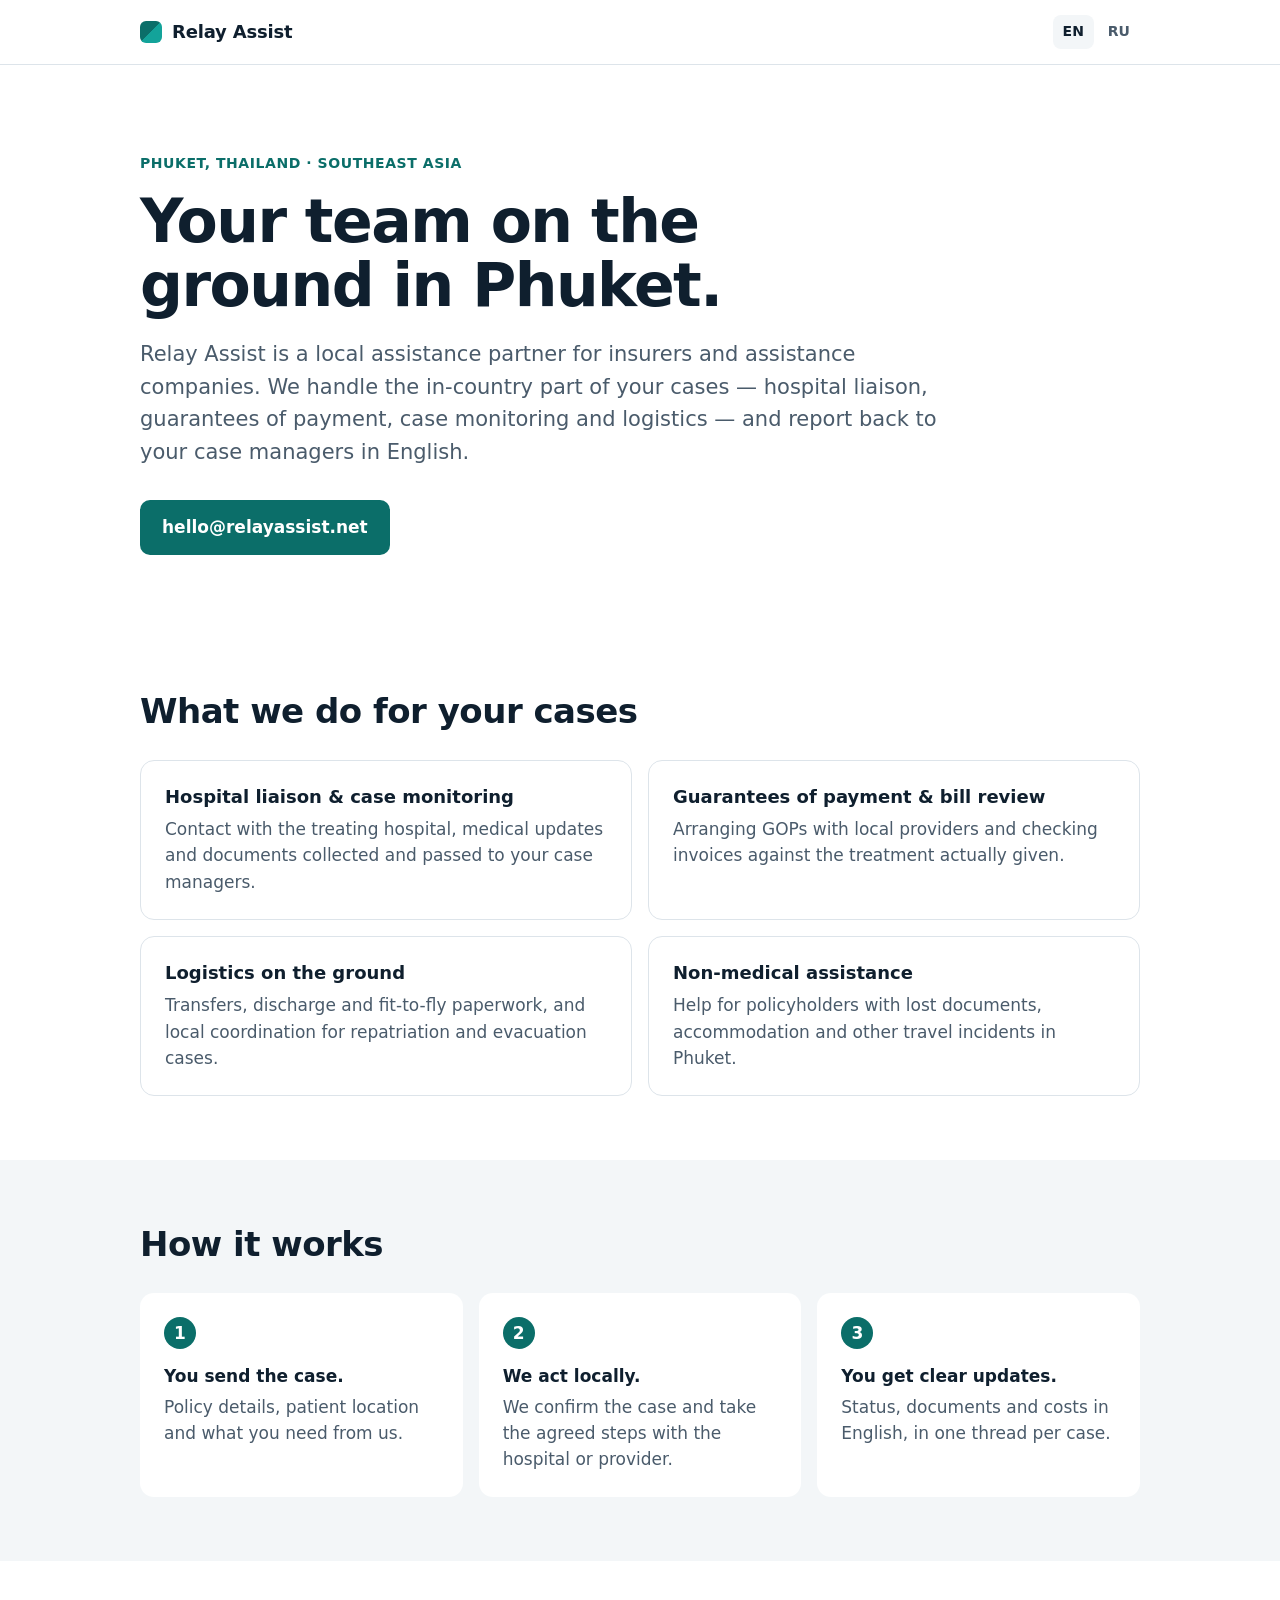
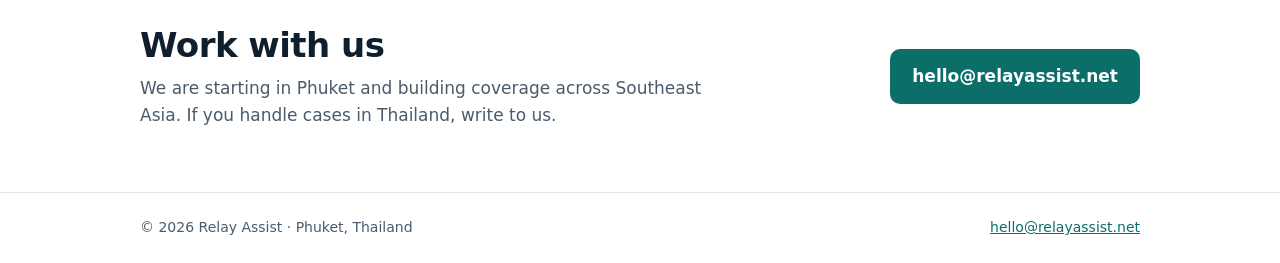
==== index.html @ ec813a7b "Relay Assist landing page (EN + RU)" ====
<!doctype html>
<html lang="en">
<head>
<meta charset="utf-8">
<meta name="viewport" content="width=device-width, initial-scale=1">
<title>Relay Assist — local assistance partner in Phuket</title>
<meta name="description" content="Relay Assist is a local assistance partner for insurers and assistance companies in Phuket, Thailand: hospital liaison, guarantees of payment, case monitoring and on-the-ground logistics.">
<link rel="canonical" href="https://relayassist.net/">
<link rel="alternate" hreflang="en" href="https://relayassist.net/">
<link rel="alternate" hreflang="ru" href="https://relayassist.net/ru/">
<link rel="alternate" hreflang="x-default" href="https://relayassist.net/">
<meta property="og:type" content="website">
<meta property="og:title" content="Relay Assist — your team on the ground in Phuket">
<meta property="og:description" content="Local assistance partner for insurers and assistance companies in Phuket, Thailand.">
<meta property="og:url" content="https://relayassist.net/">
<link rel="icon" href="/favicon.svg" type="image/svg+xml">
<link rel="stylesheet" href="/styles.css">
</head>
<body>
<header class="top">
  <div class="wrap top__row">
    <a class="logo" href="/" aria-label="Relay Assist home"><span class="logo__mark" aria-hidden="true"></span>Relay Assist</a>
    <nav class="lang" aria-label="Language"><span aria-current="true">EN</span><a href="/ru/" hreflang="ru" lang="ru">RU</a></nav>
  </div>
</header>

<main>
  <section class="hero">
    <div class="wrap">
      <p class="eyebrow">Phuket, Thailand · Southeast Asia</p>
      <h1>Your team on the ground in&nbsp;Phuket.</h1>
      <p class="lead">Relay Assist is a local assistance partner for insurers and assistance companies. We handle the in-country part of your cases — hospital liaison, guarantees of payment, case monitoring and logistics — and report back to your case managers in English.</p>
      <a class="btn" href="mailto:hello@relayassist.net?subject=Case%20%2F%20partnership%20enquiry">hello@relayassist.net</a>
    </div>
  </section>

  <section class="block">
    <div class="wrap">
      <h2>What we do for your cases</h2>
      <div class="grid">
        <article class="card">
          <h3>Hospital liaison &amp; case monitoring</h3>
          <p>Contact with the treating hospital, medical updates and documents collected and passed to your case managers.</p>
        </article>
        <article class="card">
          <h3>Guarantees of payment &amp; bill review</h3>
          <p>Arranging GOPs with local providers and checking invoices against the treatment actually given.</p>
        </article>
        <article class="card">
          <h3>Logistics on the ground</h3>
          <p>Transfers, discharge and fit-to-fly paperwork, and local coordination for repatriation and evacuation cases.</p>
        </article>
        <article class="card">
          <h3>Non-medical assistance</h3>
          <p>Help for policyholders with lost documents, accommodation and other travel incidents in Phuket.</p>
        </article>
      </div>
    </div>
  </section>

  <section class="block block--alt">
    <div class="wrap">
      <h2>How it works</h2>
      <ol class="steps">
        <li><strong>You send the case.</strong> Policy details, patient location and what you need from us.</li>
        <li><strong>We act locally.</strong> We confirm the case and take the agreed steps with the hospital or provider.</li>
        <li><strong>You get clear updates.</strong> Status, documents and costs in English, in one thread per case.</li>
      </ol>
    </div>
  </section>

  <section class="block">
    <div class="wrap contact">
      <div>
        <h2>Work with us</h2>
        <p>We are starting in Phuket and building coverage across Southeast Asia. If you handle cases in Thailand, write to us.</p>
      </div>
      <a class="btn" href="mailto:hello@relayassist.net?subject=Case%20%2F%20partnership%20enquiry">hello@relayassist.net</a>
    </div>
  </section>
</main>

<footer class="foot">
  <div class="wrap foot__row">
    <span>© 2026 Relay Assist · Phuket, Thailand</span>
    <a href="mailto:hello@relayassist.net">hello@relayassist.net</a>
  </div>
</footer>
</body>
</html>
---- styles.css ----
:root {
  --ink: #0f1f2e;
  --muted: #4a5b6b;
  --line: #dde4ea;
  --bg: #ffffff;
  --bg-alt: #f3f6f8;
  --accent: #0b6e69;
  --accent-ink: #ffffff;
  --radius: 14px;
  --font: system-ui, -apple-system, "Segoe UI", Roboto, "Helvetica Neue", Arial, sans-serif;
}

* { box-sizing: border-box; }
html { -webkit-text-size-adjust: 100%; }
body {
  margin: 0;
  font-family: var(--font);
  color: var(--ink);
  background: var(--bg);
  line-height: 1.55;
  font-size: 17px;
}
a { color: var(--accent); }
.wrap { max-width: 1040px; margin: 0 auto; padding: 0 20px; }

.top { border-bottom: 1px solid var(--line); }
.top__row { display: flex; align-items: center; justify-content: space-between; height: 64px; }
.logo { display: inline-flex; align-items: center; gap: 10px; font-weight: 700; font-size: 18px; color: var(--ink); text-decoration: none; letter-spacing: -0.01em; }
.logo__mark { width: 22px; height: 22px; border-radius: 6px; background: linear-gradient(135deg, var(--accent) 0 50%, #13a39a 50% 100%); }
.lang { display: flex; gap: 4px; font-size: 14px; font-weight: 600; }
.lang a, .lang span { padding: 6px 10px; border-radius: 8px; text-decoration: none; }
.lang a { color: var(--muted); }
.lang a:hover { background: var(--bg-alt); }
.lang span { background: var(--bg-alt); color: var(--ink); }

.hero { padding: 88px 0 72px; }
.eyebrow { margin: 0 0 14px; color: var(--accent); font-weight: 600; font-size: 14px; letter-spacing: 0.04em; text-transform: uppercase; }
h1 { margin: 0 0 20px; font-size: clamp(36px, 6vw, 60px); line-height: 1.08; letter-spacing: -0.025em; max-width: 14ch; }
.lead { margin: 0 0 32px; font-size: clamp(18px, 2.2vw, 21px); color: var(--muted); max-width: 62ch; }

.btn {
  display: inline-block;
  padding: 14px 22px;
  border-radius: 10px;
  background: var(--accent);
  color: var(--accent-ink);
  font-weight: 600;
  text-decoration: none;
  white-space: nowrap;
}
.btn:hover { filter: brightness(1.08); }
.btn:focus-visible, .lang a:focus-visible, .logo:focus-visible { outline: 3px solid #13a39a; outline-offset: 3px; }

.block { padding: 64px 0; }
.block--alt { background: var(--bg-alt); }
h2 { margin: 0 0 28px; font-size: clamp(26px, 3.4vw, 34px); letter-spacing: -0.015em; line-height: 1.2; }
h3 { margin: 0 0 8px; font-size: 18px; line-height: 1.3; }

.grid { display: grid; grid-template-columns: repeat(2, 1fr); gap: 16px; }
.card { border: 1px solid var(--line); border-radius: var(--radius); padding: 24px; background: var(--bg); }
.card p { margin: 0; color: var(--muted); }

.steps { margin: 0; padding: 0; list-style: none; counter-reset: s; display: grid; grid-template-columns: repeat(3, 1fr); gap: 16px; }
.steps li { counter-increment: s; background: var(--bg); border-radius: var(--radius); padding: 24px; color: var(--muted); }
.steps li::before { content: counter(s); display: grid; place-items: center; width: 32px; height: 32px; border-radius: 50%; background: var(--accent); color: var(--accent-ink); font-weight: 700; margin-bottom: 14px; }
.steps strong { display: block; color: var(--ink); margin-bottom: 4px; }

.contact { display: flex; align-items: center; justify-content: space-between; gap: 24px; }
.contact h2 { margin-bottom: 10px; }
.contact p { margin: 0; color: var(--muted); max-width: 56ch; }

.foot { border-top: 1px solid var(--line); padding: 24px 0; font-size: 14px; color: var(--muted); }
.foot__row { display: flex; justify-content: space-between; gap: 12px; flex-wrap: wrap; }

@media (max-width: 760px) {
  body { font-size: 16px; }
  .hero { padding: 56px 0 48px; }
  .block { padding: 48px 0; }
  .grid, .steps { grid-template-columns: 1fr; }
  .contact { flex-direction: column; align-items: flex-start; }
  .wrap { padding: 0 16px; }
}
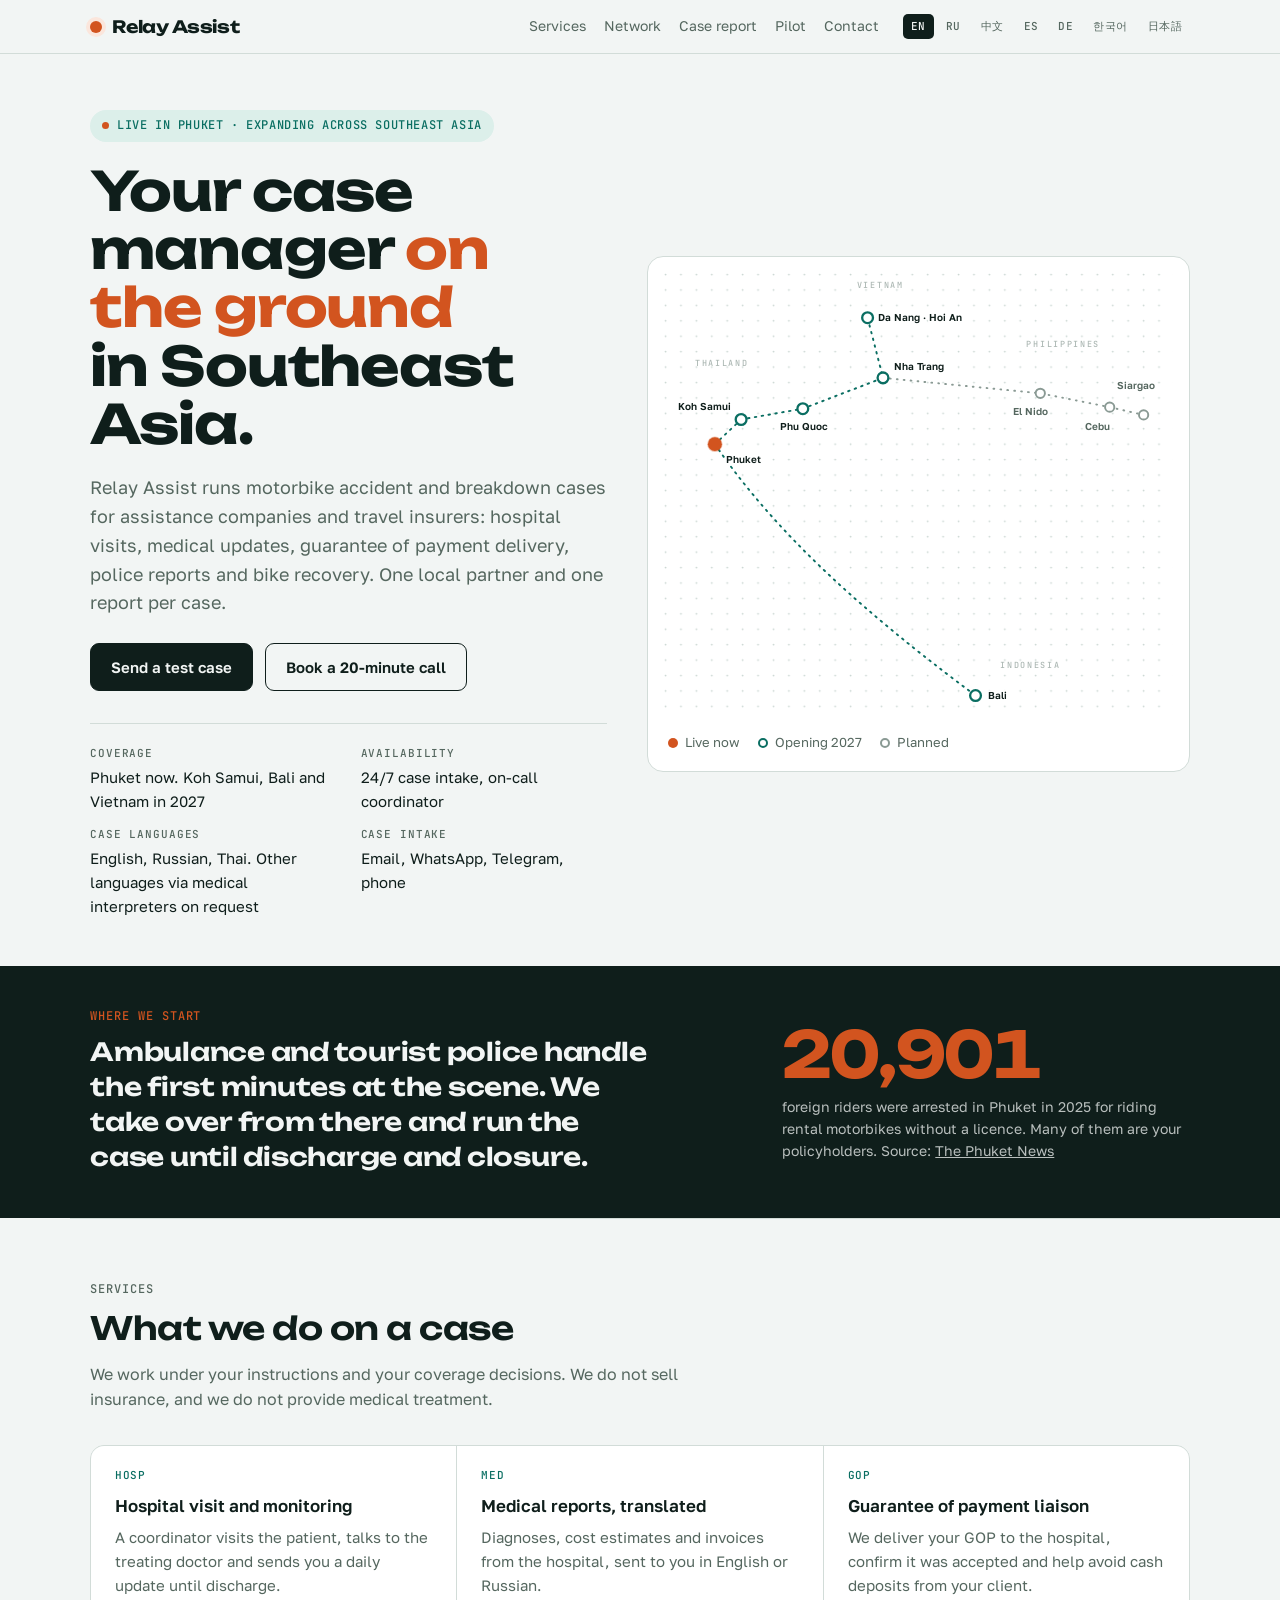
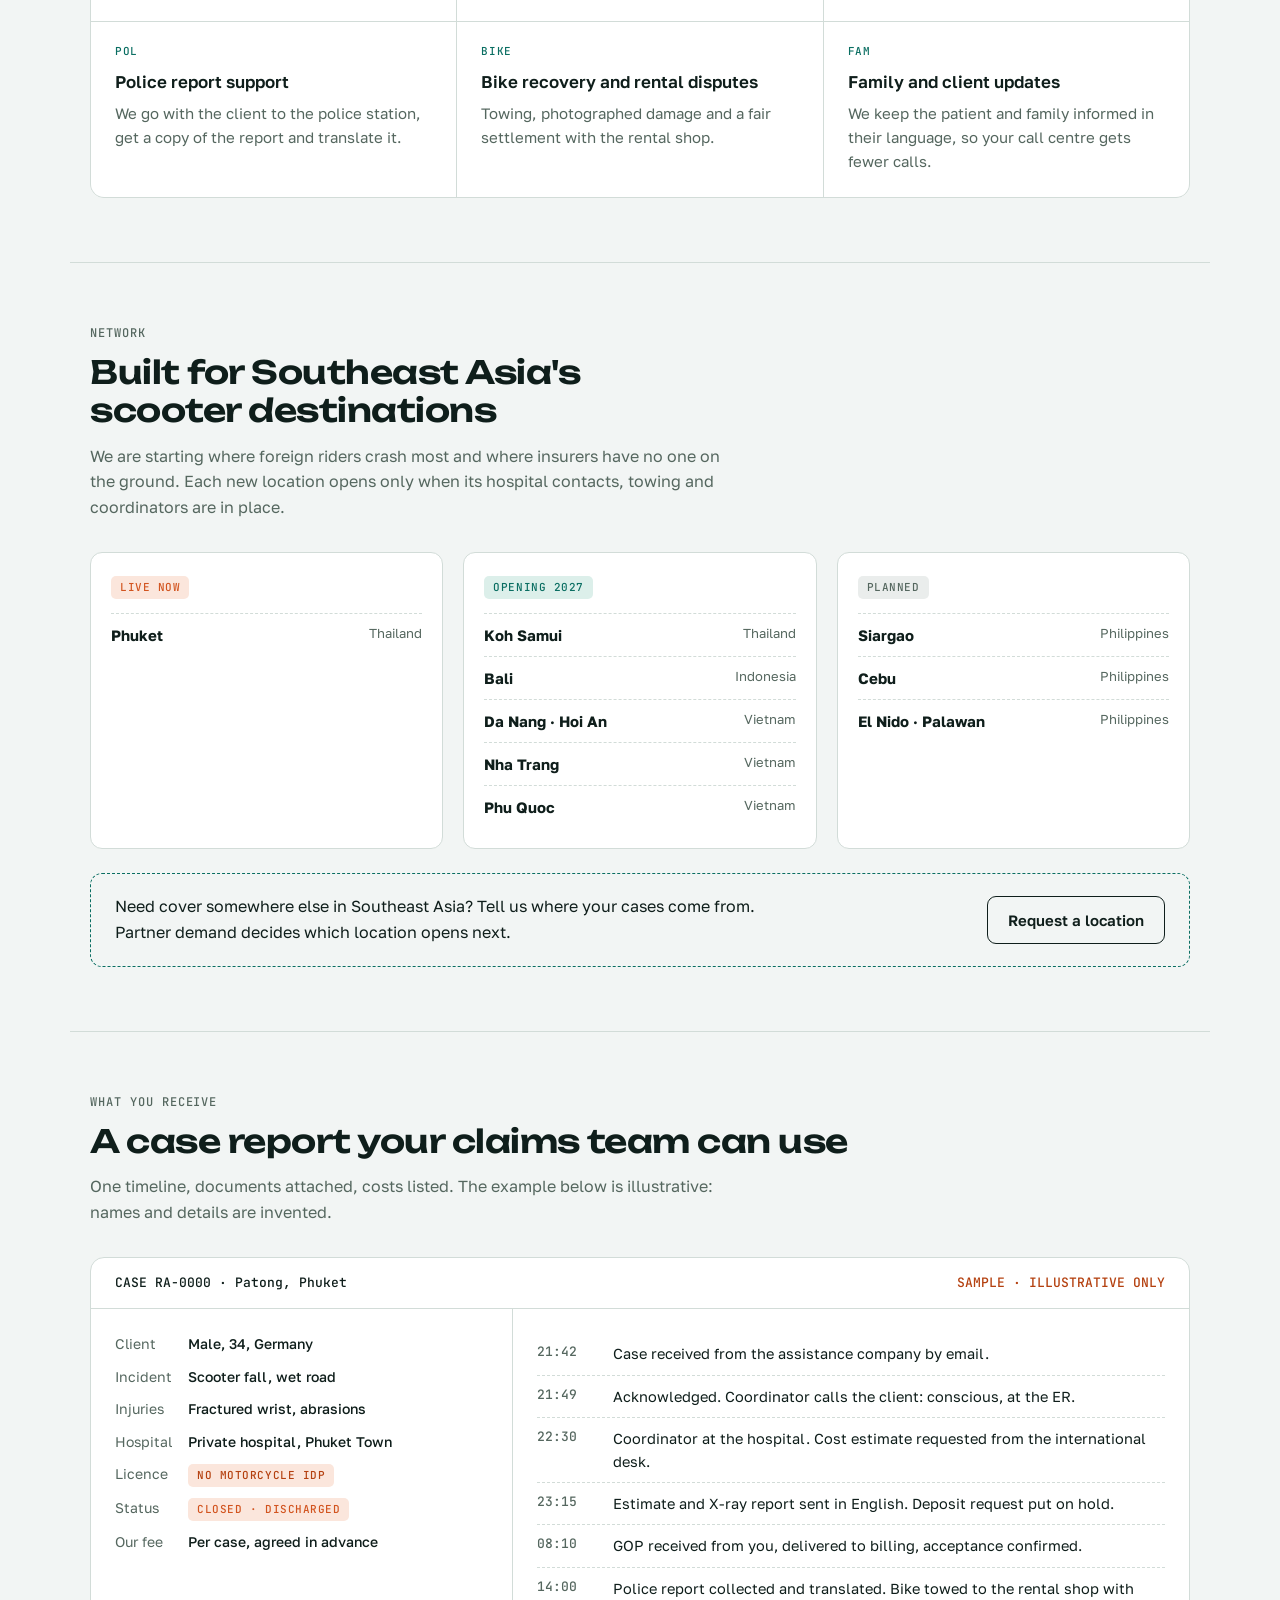
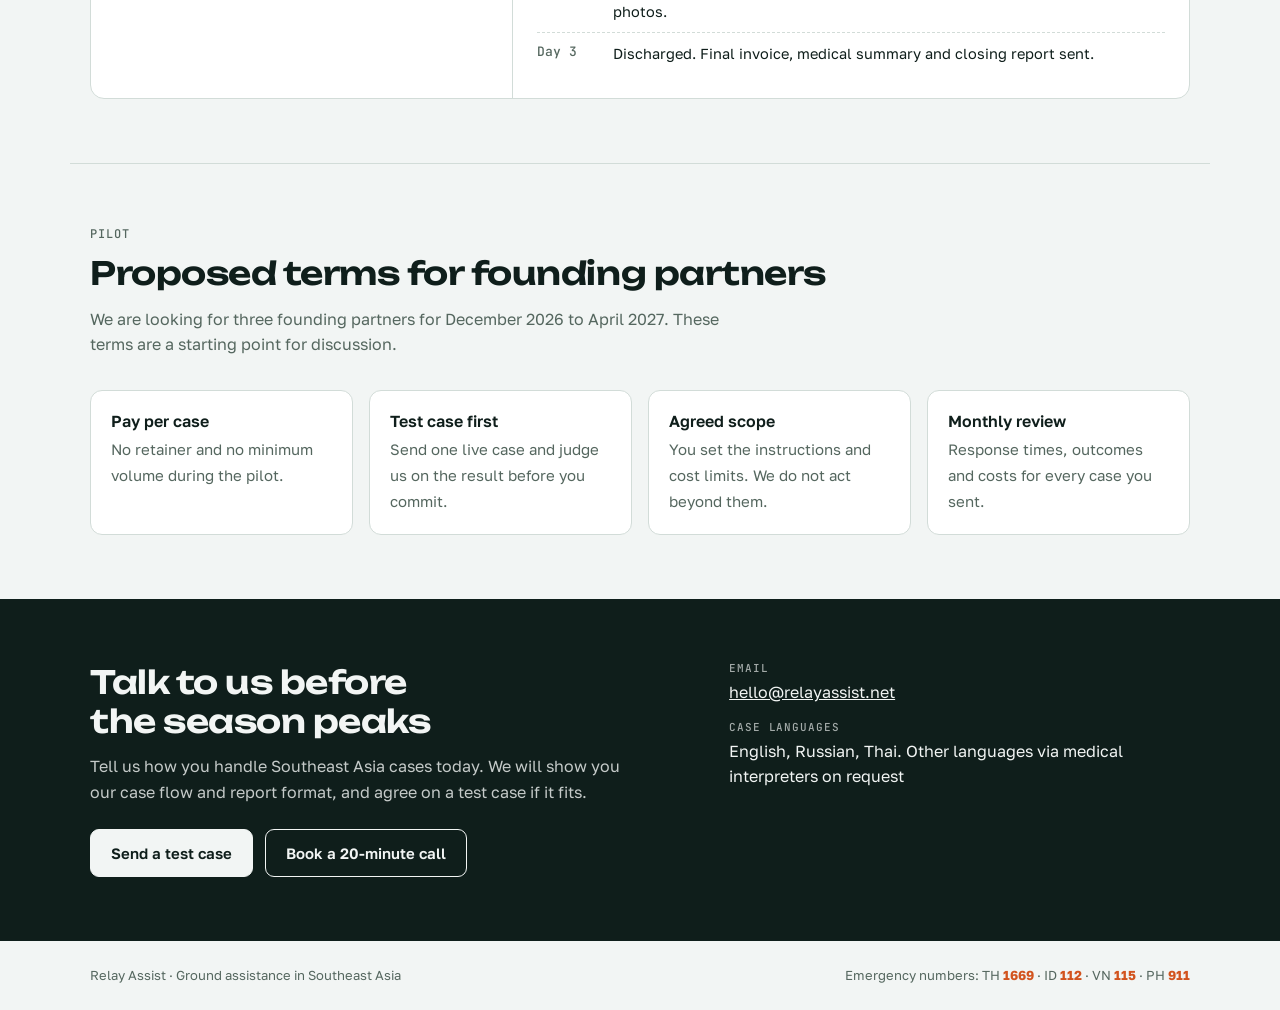
==== commit 1712e0c7: "Site v2: 7 languages, Southeast Asia network map" ====
--- a/index.html
+++ b/index.html
@@ -2,88 +2,212 @@
 <html lang="en">
 <head>
 <meta charset="utf-8">
-<meta name="viewport" content="width=device-width, initial-scale=1">
-<title>Relay Assist — local assistance partner in Phuket</title>
-<meta name="description" content="Relay Assist is a local assistance partner for insurers and assistance companies in Phuket, Thailand: hospital liaison, guarantees of payment, case monitoring and on-the-ground logistics.">
+<meta name="viewport" content="width=device-width, initial-scale=1, viewport-fit=cover">
+<title>Relay Assist · Ground assistance in Southeast Asia</title>
+<meta name="description" content="Ground assistance partner for assistance companies and travel insurers in Southeast Asia. Live in Phuket. Hospital visits, translated medical reports, GOP delivery, police reports and motorbike recovery.">
 <link rel="canonical" href="https://relayassist.net/">
 <link rel="alternate" hreflang="en" href="https://relayassist.net/">
 <link rel="alternate" hreflang="ru" href="https://relayassist.net/ru/">
+<link rel="alternate" hreflang="zh" href="https://relayassist.net/zh/">
+<link rel="alternate" hreflang="es" href="https://relayassist.net/es/">
+<link rel="alternate" hreflang="de" href="https://relayassist.net/de/">
+<link rel="alternate" hreflang="ko" href="https://relayassist.net/ko/">
+<link rel="alternate" hreflang="ja" href="https://relayassist.net/ja/">
 <link rel="alternate" hreflang="x-default" href="https://relayassist.net/">
+<meta property="og:title" content="Relay Assist · Ground assistance in Southeast Asia">
+<meta property="og:description" content="Ground assistance partner for assistance companies and travel insurers in Southeast Asia. Live in Phuket. Hospital visits, translated medical reports, GOP delivery, police reports and motorbike recovery.">
 <meta property="og:type" content="website">
-<meta property="og:title" content="Relay Assist — your team on the ground in Phuket">
-<meta property="og:description" content="Local assistance partner for insurers and assistance companies in Phuket, Thailand.">
 <meta property="og:url" content="https://relayassist.net/">
 <link rel="icon" href="/favicon.svg" type="image/svg+xml">
+<link rel="preconnect" href="https://fonts.googleapis.com">
+<link rel="preconnect" href="https://fonts.gstatic.com" crossorigin>
+<link rel="stylesheet" href="https://fonts.googleapis.com/css2?family=Unbounded:wght@500;700&family=Golos+Text:wght@400;500;600&family=JetBrains+Mono:wght@500&display=swap">
+
 <link rel="stylesheet" href="/styles.css">
 </head>
 <body>
 <header class="top">
-  <div class="wrap top__row">
-    <a class="logo" href="/" aria-label="Relay Assist home"><span class="logo__mark" aria-hidden="true"></span>Relay Assist</a>
-    <nav class="lang" aria-label="Language"><span aria-current="true">EN</span><a href="/ru/" hreflang="ru" lang="ru">RU</a></nav>
+  <div class="wrap">
+    <a class="brand" href="/"><i aria-hidden="true"></i>Relay Assist</a>
+    <nav aria-label="Sections">
+      <a href="#services">Services</a>
+      <a href="#network">Network</a>
+      <a href="#report">Case report</a>
+      <a href="#pilot">Pilot</a>
+      <a href="#contact">Contact</a>
+    </nav>
+    <div class="langs" aria-label="Language"><a href="/" hreflang="en" lang="en" aria-current="page">EN</a><a href="/ru/" hreflang="ru" lang="ru">RU</a><a href="/zh/" hreflang="zh" lang="zh">中文</a><a href="/es/" hreflang="es" lang="es">ES</a><a href="/de/" hreflang="de" lang="de">DE</a><a href="/ko/" hreflang="ko" lang="ko">한국어</a><a href="/ja/" hreflang="ja" lang="ja">日本語</a></div>
   </div>
 </header>
 
-<main>
+<main id="top">
   <section class="hero">
     <div class="wrap">
-      <p class="eyebrow">Phuket, Thailand · Southeast Asia</p>
-      <h1>Your team on the ground in&nbsp;Phuket.</h1>
-      <p class="lead">Relay Assist is a local assistance partner for insurers and assistance companies. We handle the in-country part of your cases — hospital liaison, guarantees of payment, case monitoring and logistics — and report back to your case managers in English.</p>
-      <a class="btn" href="mailto:hello@relayassist.net?subject=Case%20%2F%20partnership%20enquiry">hello@relayassist.net</a>
-    </div>
-  </section>
-
-  <section class="block">
-    <div class="wrap">
-      <h2>What we do for your cases</h2>
-      <div class="grid">
-        <article class="card">
-          <h3>Hospital liaison &amp; case monitoring</h3>
-          <p>Contact with the treating hospital, medical updates and documents collected and passed to your case managers.</p>
-        </article>
-        <article class="card">
-          <h3>Guarantees of payment &amp; bill review</h3>
-          <p>Arranging GOPs with local providers and checking invoices against the treatment actually given.</p>
-        </article>
-        <article class="card">
-          <h3>Logistics on the ground</h3>
-          <p>Transfers, discharge and fit-to-fly paperwork, and local coordination for repatriation and evacuation cases.</p>
-        </article>
-        <article class="card">
-          <h3>Non-medical assistance</h3>
-          <p>Help for policyholders with lost documents, accommodation and other travel incidents in Phuket.</p>
-        </article>
-      </div>
-    </div>
-  </section>
-
-  <section class="block block--alt">
-    <div class="wrap">
-      <h2>How it works</h2>
-      <ol class="steps">
-        <li><strong>You send the case.</strong> Policy details, patient location and what you need from us.</li>
-        <li><strong>We act locally.</strong> We confirm the case and take the agreed steps with the hospital or provider.</li>
-        <li><strong>You get clear updates.</strong> Status, documents and costs in English, in one thread per case.</li>
-      </ol>
-    </div>
-  </section>
-
-  <section class="block">
-    <div class="wrap contact">
+      <div class="hero-copy">
+        <div class="status">Live in Phuket · Expanding across Southeast Asia</div>
+        <h1>Your case manager <em>on the ground</em> in Southeast Asia.</h1>
+        <p class="lede">Relay Assist runs motorbike accident and breakdown cases for assistance companies and travel insurers: hospital visits, medical updates, guarantee of payment delivery, police reports and bike recovery. One local partner and one report per case.</p>
+        <div class="ctas">
+          <a class="btn primary" href="mailto:hello@relayassist.net?subject=Test%20case%20%E2%80%94%20Relay%20Assist">Send a test case</a>
+          <a class="btn" href="mailto:hello@relayassist.net?subject=Call%20request%20%E2%80%94%20Relay%20Assist">Book a 20-minute call</a>
+        </div>
+        <dl class="coords">
+          <div><dt>Coverage</dt><dd>Phuket now. Koh Samui, Bali and Vietnam in 2027</dd></div>
+          <div><dt>Availability</dt><dd>24/7 case intake, on-call coordinator</dd></div>
+          <div><dt>Case languages</dt><dd>English, Russian, Thai. Other languages via medical interpreters on request</dd></div>
+          <div><dt>Case intake</dt><dd>Email, WhatsApp, Telegram, phone</dd></div>
+        </dl>
+      </div>
+      <figure class="netmap" aria-label="Relay Assist network map: Phuket live, other Southeast Asian destinations planned">
+        <svg viewBox="0 0 660 580" role="img">
+          <defs>
+            <pattern id="dots" width="20" height="20" patternUnits="userSpaceOnUse"><circle cx="2" cy="2" r="1.2" fill="var(--grid)"/></pattern>
+          </defs>
+          <rect x="0" y="0" width="660" height="580" fill="url(#dots)"/>
+          <g class="ctry">
+            <text x="40" y="120">THAILAND</text>
+            <text x="250" y="20">VIETNAM</text>
+            <text x="470" y="96">PHILIPPINES</text>
+            <text x="436" y="512">INDONESIA</text>
+          </g>
+          <g class="lines">
+            <path class="l-next" d="M66 222 L100 190"/>
+            <path class="l-next" d="M100 190 L180 176"/>
+            <path class="l-next" d="M180 176 L284 136 L264 58"/>
+            <path class="l-next" d="M66 222 C 160 360, 300 470, 404 548"/>
+            <path class="l-plan" d="M284 136 L488 156 L578 174 L622 184"/>
+          </g>
+          <g class="nodes">
+            <g class="n live"><circle class="pulse" cx="66" cy="222" r="10"/><circle cx="66" cy="222" r="9"/><text x="80" y="246">Phuket</text></g>
+            <g class="n next"><circle cx="100" cy="190" r="7"/><text x="18" y="178">Koh Samui</text></g>
+            <g class="n next"><circle cx="180" cy="176" r="7"/><text x="150" y="204">Phu Quoc</text></g>
+            <g class="n next"><circle cx="284" cy="136" r="7"/><text x="298" y="126">Nha Trang</text></g>
+            <g class="n next"><circle cx="264" cy="58" r="7"/><text x="278" y="62">Da Nang · Hoi An</text></g>
+            <g class="n next"><circle cx="404" cy="548" r="7"/><text x="420" y="552">Bali</text></g>
+            <g class="n plan"><circle cx="488" cy="156" r="6"/><text x="452" y="184">El Nido</text></g>
+            <g class="n plan"><circle cx="578" cy="174" r="6"/><text x="546" y="204">Cebu</text></g>
+            <g class="n plan"><circle cx="622" cy="184" r="6"/><text x="588" y="150">Siargao</text></g>
+          </g>
+        </svg>
+        <figcaption class="legend">
+          <span><i class="dot live"></i>Live now</span>
+          <span><i class="dot next"></i>Opening 2027</span>
+          <span><i class="dot plan"></i>Planned</span>
+        </figcaption>
+      </figure>
+    </div>
+  </section>
+
+  <section class="band">
+    <div class="wrap">
+      <p class="handoff"><span class="kicker">Where we start</span>Ambulance and tourist police handle the first minutes at the scene. We take over from there and run the case until discharge and closure.</p>
+      <div class="statbox">
+        <div class="stat">20,901</div>
+        <p class="stat-cap">foreign riders were arrested in Phuket in 2025 for riding rental motorbikes without a licence. Many of them are your policyholders. Source: <a href="https://www.thephuketnews.com/phuket-traffic-crackdown-nets-20-000-foreigners-driving-without-a-licence-99104.php" rel="noopener">The Phuket News</a></p>
+      </div>
+    </div>
+  </section>
+
+  <section class="block" id="services">
+    <div class="wrap">
+      <div class="kicker">Services</div>
+      <h2>What we do on a case</h2>
+      <p class="intro">We work under your instructions and your coverage decisions. We do not sell insurance, and we do not provide medical treatment.</p>
+      <div class="services">
+        <div class="svc"><span class="code">HOSP</span><h3>Hospital visit and monitoring</h3><p>A coordinator visits the patient, talks to the treating doctor and sends you a daily update until discharge.</p></div>
+        <div class="svc"><span class="code">MED</span><h3>Medical reports, translated</h3><p>Diagnoses, cost estimates and invoices from the hospital, sent to you in English or Russian.</p></div>
+        <div class="svc"><span class="code">GOP</span><h3>Guarantee of payment liaison</h3><p>We deliver your GOP to the hospital, confirm it was accepted and help avoid cash deposits from your client.</p></div>
+        <div class="svc"><span class="code">POL</span><h3>Police report support</h3><p>We go with the client to the police station, get a copy of the report and translate it.</p></div>
+        <div class="svc"><span class="code">BIKE</span><h3>Bike recovery and rental disputes</h3><p>Towing, photographed damage and a fair settlement with the rental shop.</p></div>
+        <div class="svc"><span class="code">FAM</span><h3>Family and client updates</h3><p>We keep the patient and family informed in their language, so your call centre gets fewer calls.</p></div>
+      </div>
+    </div>
+  </section>
+
+  <section class="block" id="network">
+    <div class="wrap">
+      <div class="kicker">Network</div>
+      <h2>Built for Southeast Asia&#x27;s scooter destinations</h2>
+      <p class="intro">We are starting where foreign riders crash most and where insurers have no one on the ground. Each new location opens only when its hospital contacts, towing and coordinators are in place.</p>
+      <div class="netcols">
+        <div class="netcol"><span class="pill live">Live now</span><ul><li><b>Phuket</b><span>Thailand</span></li></ul></div>
+        <div class="netcol"><span class="pill next">Opening 2027</span><ul><li><b>Koh Samui</b><span>Thailand</span></li><li><b>Bali</b><span>Indonesia</span></li><li><b>Da Nang · Hoi An</b><span>Vietnam</span></li><li><b>Nha Trang</b><span>Vietnam</span></li><li><b>Phu Quoc</b><span>Vietnam</span></li></ul></div>
+        <div class="netcol"><span class="pill plan">Planned</span><ul><li><b>Siargao</b><span>Philippines</span></li><li><b>Cebu</b><span>Philippines</span></li><li><b>El Nido · Palawan</b><span>Philippines</span></li></ul></div>
+      </div>
+      <div class="ask">
+        <p>Need cover somewhere else in Southeast Asia? Tell us where your cases come from. Partner demand decides which location opens next.</p>
+        <a class="btn" href="mailto:hello@relayassist.net?subject=Coverage%20request%20%E2%80%94%20Relay%20Assist">Request a location</a>
+      </div>
+    </div>
+  </section>
+
+  <section class="block" id="report">
+    <div class="wrap">
+      <div class="kicker">What you receive</div>
+      <h2>A case report your claims team can use</h2>
+      <p class="intro">One timeline, documents attached, costs listed. The example below is illustrative: names and details are invented.</p>
+      <article class="report" aria-label="What you receive">
+        <div class="report-head"><span>CASE RA-0000 · Patong, Phuket</span><span class="sample">SAMPLE · ILLUSTRATIVE ONLY</span></div>
+        <div class="report-grid">
+          <dl class="facts">
+            <dt>Client</dt><dd>Male, 34, Germany</dd>
+            <dt>Incident</dt><dd>Scooter fall, wet road</dd>
+            <dt>Injuries</dt><dd>Fractured wrist, abrasions</dd>
+            <dt>Hospital</dt><dd>Private hospital, Phuket Town</dd>
+            <dt>Licence</dt><dd><span class="pill warn">No motorcycle IDP</span></dd>
+            <dt>Status</dt><dd><span class="pill live">Closed · discharged</span></dd>
+            <dt>Our fee</dt><dd>Per case, agreed in advance</dd>
+          </dl>
+          <ol class="tl">
+            <li><time>21:42</time><span>Case received from the assistance company by email.</span></li>
+            <li><time>21:49</time><span>Acknowledged. Coordinator calls the client: conscious, at the ER.</span></li>
+            <li><time>22:30</time><span>Coordinator at the hospital. Cost estimate requested from the international desk.</span></li>
+            <li><time>23:15</time><span>Estimate and X-ray report sent in English. Deposit request put on hold.</span></li>
+            <li><time>08:10</time><span>GOP received from you, delivered to billing, acceptance confirmed.</span></li>
+            <li><time>14:00</time><span>Police report collected and translated. Bike towed to the rental shop with photos.</span></li>
+            <li><time>Day 3</time><span>Discharged. Final invoice, medical summary and closing report sent.</span></li>
+          </ol>
+        </div>
+      </article>
+    </div>
+  </section>
+
+  <section class="block" id="pilot">
+    <div class="wrap">
+      <div class="kicker">Pilot</div>
+      <h2>Proposed terms for founding partners</h2>
+      <p class="intro">We are looking for three founding partners for December 2026 to April 2027. These terms are a starting point for discussion.</p>
+      <div class="pilot">
+        <div class="term"><b>Pay per case</b><span>No retainer and no minimum volume during the pilot.</span></div>
+        <div class="term"><b>Test case first</b><span>Send one live case and judge us on the result before you commit.</span></div>
+        <div class="term"><b>Agreed scope</b><span>You set the instructions and cost limits. We do not act beyond them.</span></div>
+        <div class="term"><b>Monthly review</b><span>Response times, outcomes and costs for every case you sent.</span></div>
+      </div>
+    </div>
+  </section>
+
+  <section class="contact" id="contact">
+    <div class="wrap">
       <div>
-        <h2>Work with us</h2>
-        <p>We are starting in Phuket and building coverage across Southeast Asia. If you handle cases in Thailand, write to us.</p>
-      </div>
-      <a class="btn" href="mailto:hello@relayassist.net?subject=Case%20%2F%20partnership%20enquiry">hello@relayassist.net</a>
+        <h2>Talk to us before the season peaks</h2>
+        <p>Tell us how you handle Southeast Asia cases today. We will show you our case flow and report format, and agree on a test case if it fits.</p>
+        <div class="ctas">
+          <a class="btn inv" href="mailto:hello@relayassist.net?subject=Test%20case%20%E2%80%94%20Relay%20Assist">Send a test case</a>
+          <a class="btn ghost" href="mailto:hello@relayassist.net?subject=Call%20request%20%E2%80%94%20Relay%20Assist">Book a 20-minute call</a>
+        </div>
+      </div>
+      <dl class="channels">
+        <div><dt>Email</dt><dd><a href="mailto:hello@relayassist.net">hello@relayassist.net</a></dd></div>
+        <div><dt>Case languages</dt><dd>English, Russian, Thai. Other languages via medical interpreters on request</dd></div>
+      </dl>
     </div>
   </section>
 </main>
 
-<footer class="foot">
-  <div class="wrap foot__row">
-    <span>© 2026 Relay Assist · Phuket, Thailand</span>
-    <a href="mailto:hello@relayassist.net">hello@relayassist.net</a>
+<footer>
+  <div class="wrap">
+    <span>Relay Assist · Ground assistance in Southeast Asia</span>
+    <span class="emerg">Emergency numbers: TH <b>1669</b> · ID <b>112</b> · VN <b>115</b> · PH <b>911</b></span>
   </div>
 </footer>
 </body>
--- a/styles.css
+++ b/styles.css
@@ -1,82 +1,148 @@
-:root {
-  --ink: #0f1f2e;
-  --muted: #4a5b6b;
-  --line: #dde4ea;
-  --bg: #ffffff;
-  --bg-alt: #f3f6f8;
-  --accent: #0b6e69;
-  --accent-ink: #ffffff;
-  --radius: 14px;
-  --font: system-ui, -apple-system, "Segoe UI", Roboto, "Helvetica Neue", Arial, sans-serif;
+/* Relay Assist — field-operations look: deep sea ink, signal orange for live, schematic relay network as the hero exhibit */
+:root{
+  --bg:#F2F5F4; --surface:#FFFFFF; --ink:#0F1E1B; --muted:#55675F; --line:#D2DCD8; --grid:#C9D6D1;
+  --sea:#0A6E62; --sea-soft:#DCEFEA; --signal:#D2541F; --signal-soft:#FBE6DC; --plan:#8A9A94; --warn:#B4400F;
+  --display:"Unbounded","Golos Text",system-ui,sans-serif;
+  --body:"Golos Text",system-ui,-apple-system,"Segoe UI",sans-serif;
+  --mono:"JetBrains Mono",ui-monospace,Menlo,monospace;
 }
+@media (prefers-color-scheme: dark){:root:not([data-theme="light"]){
+  --bg:#0D1513; --surface:#15201D; --ink:#E5EDEA; --muted:#98ABA4; --line:#26362F; --grid:#24342E;
+  --sea:#43C6AE; --sea-soft:#153530; --signal:#F2875A; --signal-soft:#3B2219; --plan:#6E807A; --warn:#F2875A; color-scheme:dark}}
+:root[data-theme="dark"]{
+  --bg:#0D1513; --surface:#15201D; --ink:#E5EDEA; --muted:#98ABA4; --line:#26362F; --grid:#24342E;
+  --sea:#43C6AE; --sea-soft:#153530; --signal:#F2875A; --signal-soft:#3B2219; --plan:#6E807A; --warn:#F2875A; color-scheme:dark}
+html:lang(zh){--display:"Noto Sans SC",system-ui,sans-serif;--body:"Noto Sans SC",system-ui,sans-serif}
+html:lang(ja){--display:"Noto Sans JP",system-ui,sans-serif;--body:"Noto Sans JP",system-ui,sans-serif}
+html:lang(ko){--display:"Noto Sans KR",system-ui,sans-serif;--body:"Noto Sans KR",system-ui,sans-serif}
+*{box-sizing:border-box}
+html{scroll-behavior:smooth}
+@media (prefers-reduced-motion: reduce){html{scroll-behavior:auto}.pulse{animation:none!important}}
+body{margin:0;background:var(--bg);color:var(--ink);font:16px/1.6 var(--body)}
+.wrap{max-width:1140px;margin:0 auto;padding-left:max(20px,env(safe-area-inset-left,0px));padding-right:max(20px,env(safe-area-inset-right,0px))}
+a{color:var(--sea)}
+a:focus-visible,.btn:focus-visible{outline:2px solid var(--signal);outline-offset:3px;border-radius:6px}
 
-* { box-sizing: border-box; }
-html { -webkit-text-size-adjust: 100%; }
-body {
-  margin: 0;
-  font-family: var(--font);
-  color: var(--ink);
-  background: var(--bg);
-  line-height: 1.55;
-  font-size: 17px;
-}
-a { color: var(--accent); }
-.wrap { max-width: 1040px; margin: 0 auto; padding: 0 20px; }
+/* header */
+header.top{position:sticky;top:env(safe-area-inset-top,0px);z-index:5;background:color-mix(in srgb,var(--bg) 88%,transparent);backdrop-filter:blur(8px);border-bottom:1px solid var(--line)}
+body::before{content:"";position:fixed;inset:0 0 auto;height:env(safe-area-inset-top,0px);z-index:10;background:var(--bg)}
+header.top .wrap{display:flex;align-items:center;gap:24px;padding-block:14px;flex-wrap:wrap}
+.brand{font:700 17px/1 "Unbounded","Golos Text",sans-serif;letter-spacing:-.01em;color:var(--ink);text-decoration:none;display:flex;align-items:center;gap:10px;margin-right:auto}
+.brand i{width:12px;height:12px;border-radius:50%;background:var(--signal);box-shadow:0 0 0 4px var(--signal-soft)}
+nav{display:flex;gap:18px;flex-wrap:wrap;font-size:14px}
+nav a{color:var(--muted);text-decoration:none}
+nav a:hover{color:var(--ink)}
+.langs{display:flex;gap:4px;flex-wrap:wrap}
+.langs a{font:500 11px/1 var(--mono);letter-spacing:.04em;text-transform:uppercase;padding:6px 7px;border-radius:5px;color:var(--muted);text-decoration:none;border:1px solid transparent}
+.langs a:hover{border-color:var(--line);color:var(--ink)}
+.langs a[aria-current]{background:var(--ink);color:var(--bg)}
+@media (max-width:760px){nav{display:none}}
 
-.top { border-bottom: 1px solid var(--line); }
-.top__row { display: flex; align-items: center; justify-content: space-between; height: 64px; }
-.logo { display: inline-flex; align-items: center; gap: 10px; font-weight: 700; font-size: 18px; color: var(--ink); text-decoration: none; letter-spacing: -0.01em; }
-.logo__mark { width: 22px; height: 22px; border-radius: 6px; background: linear-gradient(135deg, var(--accent) 0 50%, #13a39a 50% 100%); }
-.lang { display: flex; gap: 4px; font-size: 14px; font-weight: 600; }
-.lang a, .lang span { padding: 6px 10px; border-radius: 8px; text-decoration: none; }
-.lang a { color: var(--muted); }
-.lang a:hover { background: var(--bg-alt); }
-.lang span { background: var(--bg-alt); color: var(--ink); }
+/* hero */
+.hero .wrap{padding-block:56px 48px;display:grid;grid-template-columns:minmax(0,1fr) minmax(0,1.05fr);gap:40px;align-items:center}
+@media (max-width:900px){.hero .wrap{grid-template-columns:1fr;padding-block:36px 32px}}
+.status{display:inline-flex;align-items:center;gap:8px;font:500 12px/1.3 var(--mono);letter-spacing:.05em;text-transform:uppercase;color:var(--sea);background:var(--sea-soft);padding:8px 12px;border-radius:999px;margin-bottom:20px}
+.status::before{content:"";width:7px;height:7px;border-radius:50%;background:var(--signal);flex:none}
+h1{font:700 clamp(30px,4.6vw,54px)/1.08 var(--display);letter-spacing:-.02em;margin:0 0 20px;text-wrap:balance}
+h1 em{font-style:normal;color:var(--signal)}
+.lede{font-size:18px;color:var(--muted);max-width:34em;margin:0 0 26px}
+.ctas{display:flex;gap:12px;flex-wrap:wrap}
+.btn{display:inline-flex;align-items:center;gap:8px;font:600 15px/1.2 var(--body);padding:14px 20px;border-radius:9px;text-decoration:none;border:1.5px solid var(--ink);color:var(--ink);transition:transform .15s}
+.btn.primary{background:var(--ink);color:var(--bg)}
+.btn:hover{transform:translateY(-1px)}
+.coords{display:grid;grid-template-columns:repeat(2,minmax(0,1fr));gap:16px 24px;margin:32px 0 0;padding-top:24px;border-top:1px solid var(--line);font-size:15px}
+.coords dt{font:500 11px/1 var(--mono);letter-spacing:.08em;text-transform:uppercase;color:var(--muted);margin-bottom:6px}
+.coords dd{margin:0}
+.netmap{margin:0;background:var(--surface);border:1px solid var(--line);border-radius:16px;padding:16px;min-width:0}
+.netmap svg{display:block;width:100%;height:auto}
+.ctry text{font:500 11px var(--mono);letter-spacing:.2em;fill:var(--plan);opacity:.7}
+.lines path{fill:none;stroke-width:2.5;stroke-linecap:round}
+.l-next{stroke:var(--sea);stroke-dasharray:2 7}
+.l-plan{stroke:var(--plan);stroke-dasharray:1 8}
+.n text{font:600 13px var(--body);fill:var(--ink);paint-order:stroke;stroke:var(--surface);stroke-width:4px}
+.n.live circle{fill:var(--signal)}
+.n.next circle{fill:var(--surface);stroke:var(--sea);stroke-width:3}
+.n.plan circle{fill:var(--surface);stroke:var(--plan);stroke-width:2.5}
+.n.plan text{fill:var(--muted)}
+.pulse{fill:var(--signal)!important;opacity:.35;transform-origin:66px 222px;animation:pulse 2.4s ease-out infinite}
+@keyframes pulse{0%{transform:scale(1);opacity:.45}100%{transform:scale(3.2);opacity:0}}
+.legend{display:flex;gap:18px;flex-wrap:wrap;font-size:13px;color:var(--muted);padding:12px 4px 2px}
+.legend span{display:inline-flex;align-items:center;gap:7px}
+.dot{width:10px;height:10px;border-radius:50%;display:inline-block}
+.dot.live{background:var(--signal)}
+.dot.next{border:2.5px solid var(--sea)}
+.dot.plan{border:2px solid var(--plan)}
 
-.hero { padding: 88px 0 72px; }
-.eyebrow { margin: 0 0 14px; color: var(--accent); font-weight: 600; font-size: 14px; letter-spacing: 0.04em; text-transform: uppercase; }
-h1 { margin: 0 0 20px; font-size: clamp(36px, 6vw, 60px); line-height: 1.08; letter-spacing: -0.025em; max-width: 14ch; }
-.lead { margin: 0 0 32px; font-size: clamp(18px, 2.2vw, 21px); color: var(--muted); max-width: 62ch; }
+/* hand-off band */
+.band{background:var(--ink);color:var(--bg)}
+.band .wrap{padding-block:44px;display:grid;grid-template-columns:minmax(0,1.6fr) minmax(0,1fr);gap:40px;align-items:center}
+@media (max-width:820px){.band .wrap{grid-template-columns:1fr;gap:24px}}
+.handoff{font:600 clamp(19px,2.3vw,25px)/1.4 var(--display);margin:0;letter-spacing:-.01em;text-wrap:balance}
+.handoff .kicker{display:block;color:var(--signal);margin-bottom:12px}
+.stat{font:700 clamp(44px,6vw,64px)/1 "Unbounded",var(--display);color:var(--signal);letter-spacing:-.03em;font-variant-numeric:tabular-nums}
+.stat-cap{opacity:.75;font-size:14px;margin:10px 0 0}
+.stat-cap a{color:inherit}
 
-.btn {
-  display: inline-block;
-  padding: 14px 22px;
-  border-radius: 10px;
-  background: var(--accent);
-  color: var(--accent-ink);
-  font-weight: 600;
-  text-decoration: none;
-  white-space: nowrap;
-}
-.btn:hover { filter: brightness(1.08); }
-.btn:focus-visible, .lang a:focus-visible, .logo:focus-visible { outline: 3px solid #13a39a; outline-offset: 3px; }
+/* sections */
+section.block .wrap{padding-block:64px;border-top:1px solid var(--line)}
+section.block:first-of-type .wrap{border-top:0}
+.kicker{font:500 12px/1 var(--mono);letter-spacing:.08em;text-transform:uppercase;color:var(--muted);margin-bottom:14px}
+h2{font:600 clamp(23px,3vw,32px)/1.2 var(--display);letter-spacing:-.015em;margin:0 0 14px;text-wrap:balance;max-width:26em}
+.intro{color:var(--muted);max-width:40em;margin:0 0 32px}
 
-.block { padding: 64px 0; }
-.block--alt { background: var(--bg-alt); }
-h2 { margin: 0 0 28px; font-size: clamp(26px, 3.4vw, 34px); letter-spacing: -0.015em; line-height: 1.2; }
-h3 { margin: 0 0 8px; font-size: 18px; line-height: 1.3; }
+.services{display:grid;grid-template-columns:repeat(3,minmax(0,1fr));gap:1px;background:var(--line);border:1px solid var(--line);border-radius:14px;overflow:hidden}
+@media (max-width:900px){.services{grid-template-columns:repeat(2,minmax(0,1fr))}}
+@media (max-width:560px){.services{grid-template-columns:1fr}}
+.svc{background:var(--surface);padding:24px;min-width:0}
+.svc h3{font:600 17px/1.3 var(--body);margin:0 0 8px}
+.svc p{margin:0;color:var(--muted);font-size:15px}
+.svc .code{font:500 11px/1 var(--mono);color:var(--sea);letter-spacing:.06em;margin-bottom:14px;display:block}
 
-.grid { display: grid; grid-template-columns: repeat(2, 1fr); gap: 16px; }
-.card { border: 1px solid var(--line); border-radius: var(--radius); padding: 24px; background: var(--bg); }
-.card p { margin: 0; color: var(--muted); }
+.netcols{display:grid;grid-template-columns:repeat(3,minmax(0,1fr));gap:20px}
+@media (max-width:820px){.netcols{grid-template-columns:1fr}}
+.netcol{background:var(--surface);border:1px solid var(--line);border-radius:12px;padding:20px;min-width:0}
+.netcol ul{list-style:none;margin:14px 0 0;padding:0}
+.netcol li{display:flex;justify-content:space-between;gap:12px;padding:9px 0;border-top:1px dashed var(--line);font-size:15px}
+.netcol li span{color:var(--muted);font-size:13px}
+.pill{display:inline-block;font:500 11px/1 var(--mono);letter-spacing:.05em;text-transform:uppercase;padding:6px 9px;border-radius:5px}
+.pill.live{background:var(--signal-soft);color:var(--signal)}
+.pill.next{background:var(--sea-soft);color:var(--sea)}
+.pill.plan{background:color-mix(in srgb,var(--plan) 18%,transparent);color:var(--muted)}
+.pill.warn{background:var(--signal-soft);color:var(--warn)}
+.ask{margin-top:24px;display:flex;align-items:center;justify-content:space-between;gap:16px;flex-wrap:wrap;padding:20px 24px;border:1.5px dashed var(--sea);border-radius:12px}
+.ask p{margin:0;max-width:40em}
 
-.steps { margin: 0; padding: 0; list-style: none; counter-reset: s; display: grid; grid-template-columns: repeat(3, 1fr); gap: 16px; }
-.steps li { counter-increment: s; background: var(--bg); border-radius: var(--radius); padding: 24px; color: var(--muted); }
-.steps li::before { content: counter(s); display: grid; place-items: center; width: 32px; height: 32px; border-radius: 50%; background: var(--accent); color: var(--accent-ink); font-weight: 700; margin-bottom: 14px; }
-.steps strong { display: block; color: var(--ink); margin-bottom: 4px; }
+.report{background:var(--surface);border:1px solid var(--line);border-radius:14px;overflow:hidden}
+.report-head{display:flex;justify-content:space-between;gap:16px;flex-wrap:wrap;padding:16px 24px;border-bottom:1px solid var(--line);font:500 13px/1.4 var(--mono)}
+.report-head .sample{color:var(--warn)}
+.report-grid{display:grid;grid-template-columns:minmax(0,1fr) minmax(0,1.6fr)}
+@media (max-width:820px){.report-grid{grid-template-columns:1fr}}
+.facts{margin:0;padding:24px;border-right:1px solid var(--line);display:grid;grid-template-columns:auto 1fr;gap:10px 16px;align-content:start;font-size:14px}
+@media (max-width:820px){.facts{border-right:0;border-bottom:1px solid var(--line)}}
+.facts dt{color:var(--muted)}
+.facts dd{margin:0;font-weight:500}
+.tl{list-style:none;margin:0;padding:24px;display:flex;flex-direction:column}
+.tl li{display:grid;grid-template-columns:62px 1fr;gap:14px;padding:9px 0;border-bottom:1px dashed var(--line);font-size:14.5px}
+.tl li:last-child{border-bottom:0}
+.tl time{font:500 13px/1.6 var(--mono);color:var(--muted);font-variant-numeric:tabular-nums}
 
-.contact { display: flex; align-items: center; justify-content: space-between; gap: 24px; }
-.contact h2 { margin-bottom: 10px; }
-.contact p { margin: 0; color: var(--muted); max-width: 56ch; }
+.pilot{display:grid;grid-template-columns:repeat(4,minmax(0,1fr));gap:16px}
+@media (max-width:900px){.pilot{grid-template-columns:1fr 1fr}}
+@media (max-width:520px){.pilot{grid-template-columns:1fr}}
+.term{border:1px solid var(--line);border-radius:12px;padding:20px;background:var(--surface);min-width:0}
+.term b{display:block;font:600 16px/1.3 var(--body);margin-bottom:6px}
+.term span{color:var(--muted);font-size:15px}
 
-.foot { border-top: 1px solid var(--line); padding: 24px 0; font-size: 14px; color: var(--muted); }
-.foot__row { display: flex; justify-content: space-between; gap: 12px; flex-wrap: wrap; }
-
-@media (max-width: 760px) {
-  body { font-size: 16px; }
-  .hero { padding: 56px 0 48px; }
-  .block { padding: 48px 0; }
-  .grid, .steps { grid-template-columns: 1fr; }
-  .contact { flex-direction: column; align-items: flex-start; }
-  .wrap { padding: 0 16px; }
-}
+.contact{background:var(--ink);color:var(--bg)}
+.contact .wrap{padding-block:64px;display:grid;grid-template-columns:minmax(0,1.3fr) minmax(0,1fr);gap:40px}
+@media (max-width:820px){.contact .wrap{grid-template-columns:1fr}}
+.contact h2{color:var(--bg)}
+.contact p{opacity:.8;max-width:34em;margin:0 0 24px}
+.btn.inv{background:var(--bg);color:var(--ink);border-color:var(--bg)}
+.btn.ghost{color:var(--bg);border-color:var(--bg)}
+.channels{margin:0;display:flex;flex-direction:column;gap:16px;font-size:16px}
+.channels dt{font:500 11px/1 var(--mono);letter-spacing:.08em;text-transform:uppercase;opacity:.65;margin-bottom:6px}
+.channels dd{margin:0}
+.channels a{color:var(--bg)}
+footer .wrap{padding-block:24px;display:flex;justify-content:space-between;gap:16px;flex-wrap:wrap;font-size:13px;color:var(--muted)}
+footer b{color:var(--signal)}
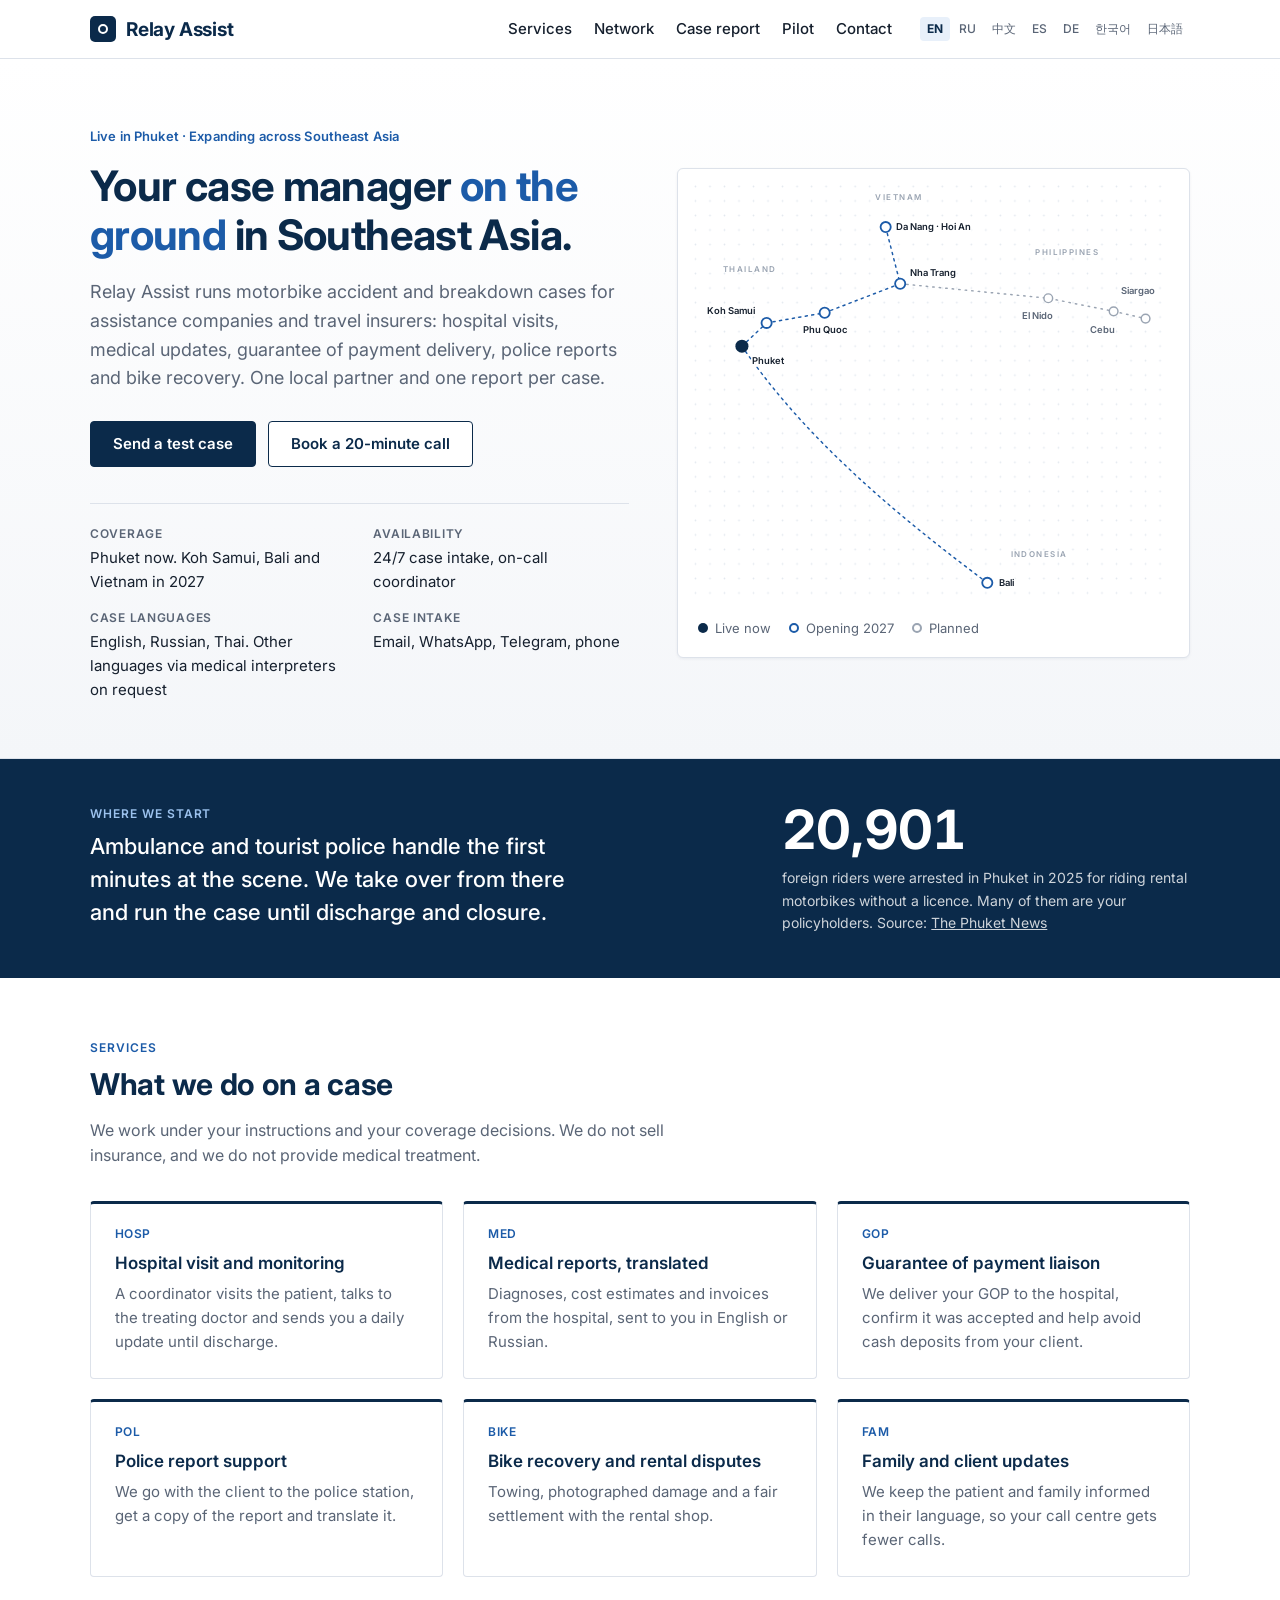
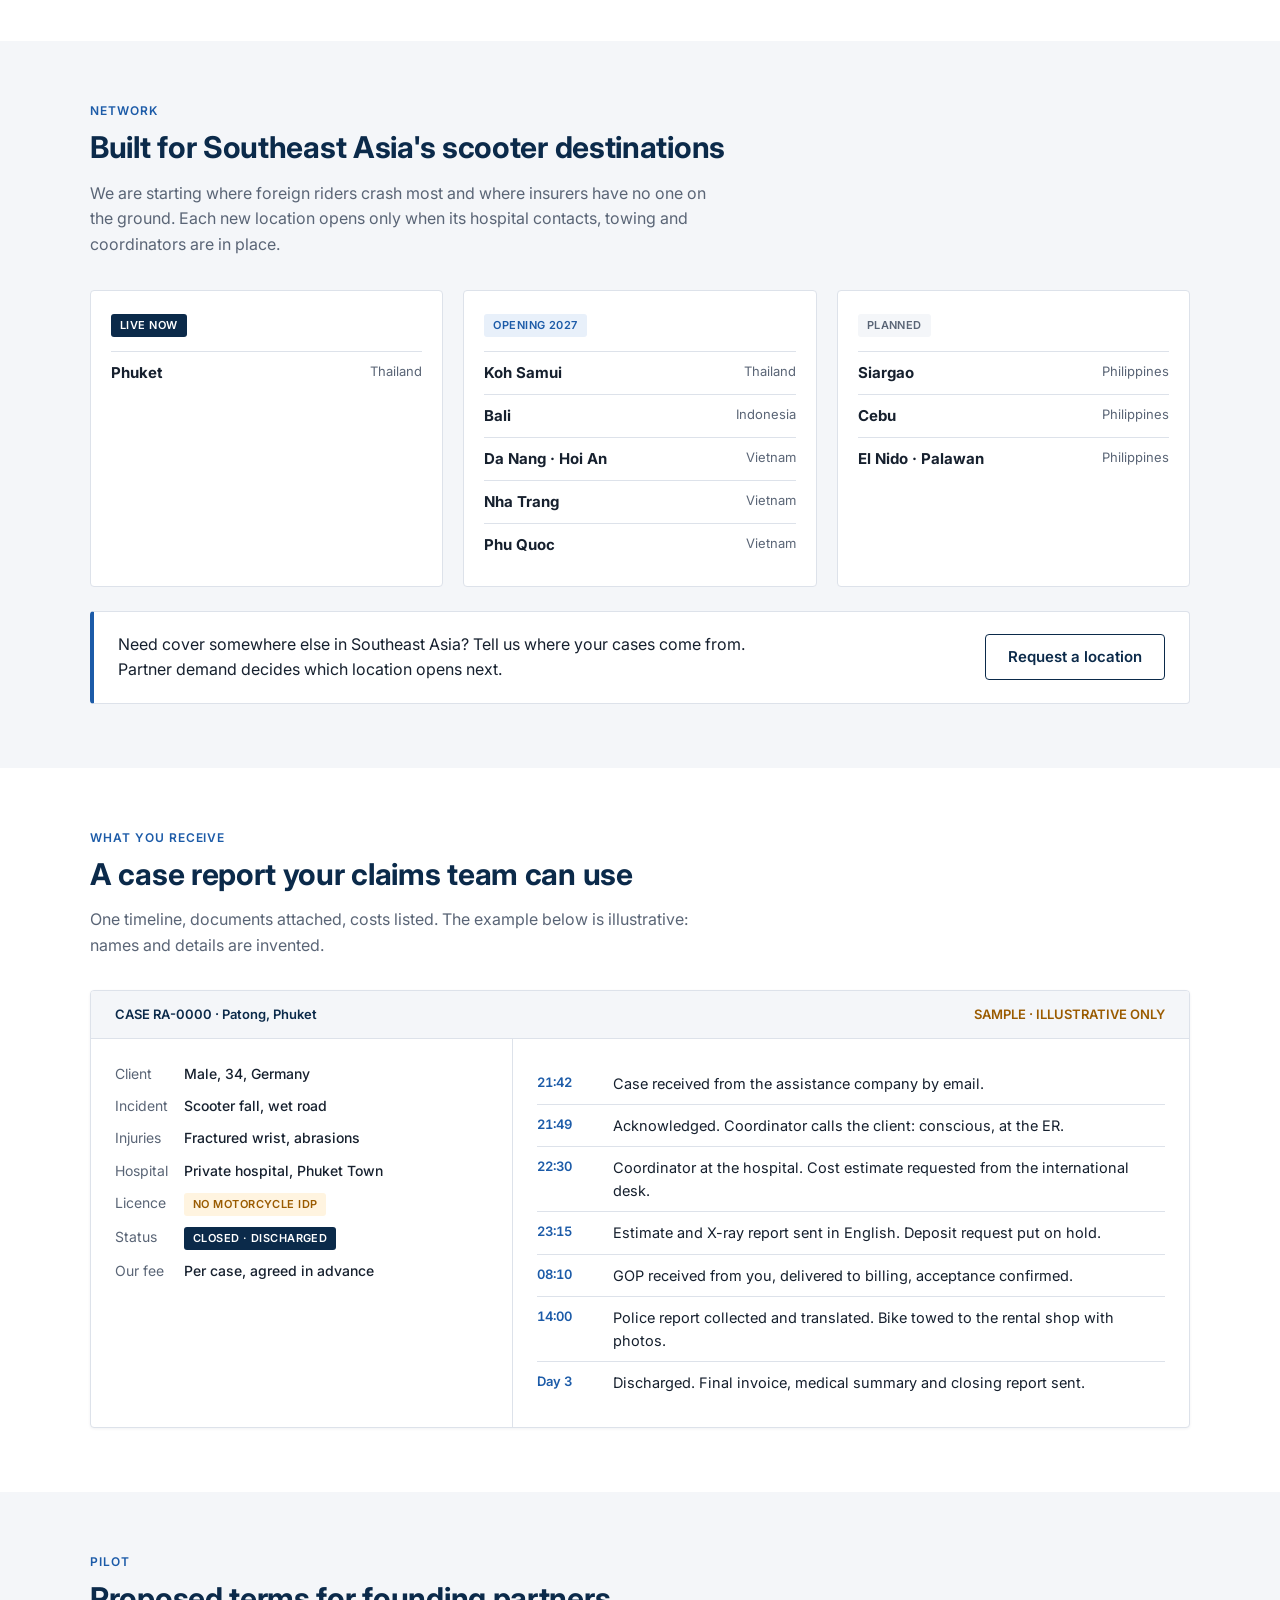
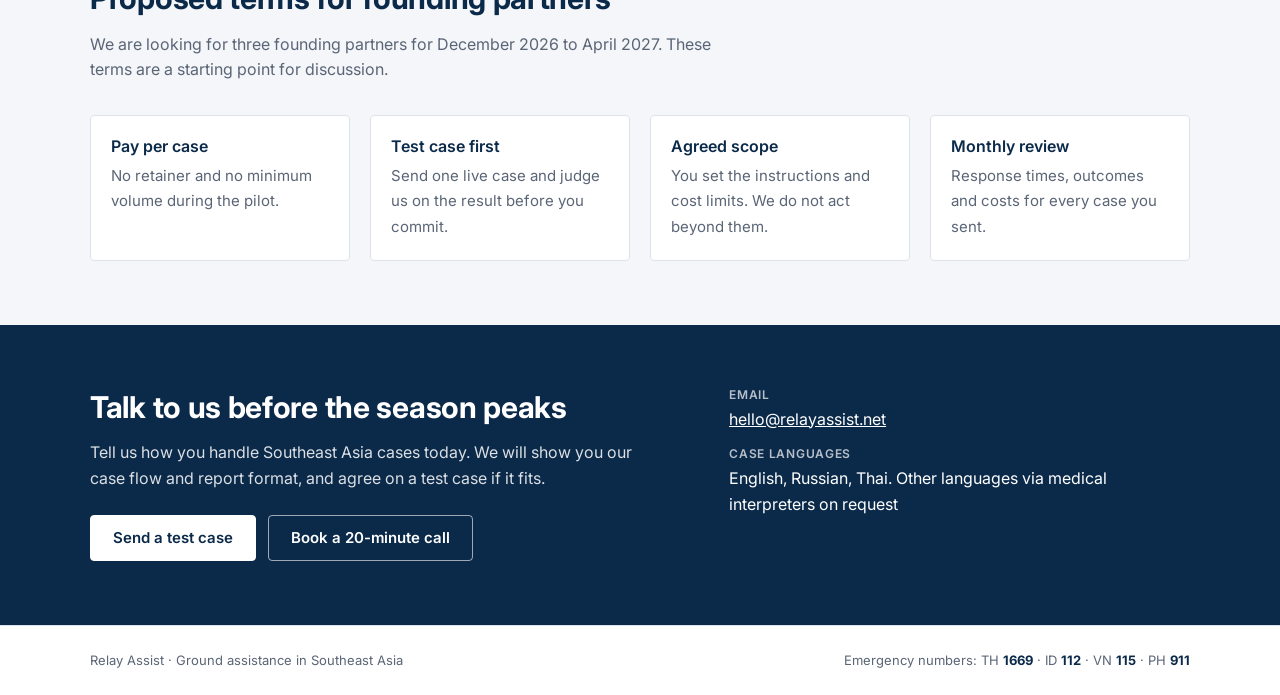
==== commit aac8dbef: "Corporate light design: white background, navy brand colour, Inter font, no dark theme Co-Authored-B" ====
--- a/index.html
+++ b/index.html
@@ -21,7 +21,7 @@
 <link rel="icon" href="/favicon.svg" type="image/svg+xml">
 <link rel="preconnect" href="https://fonts.googleapis.com">
 <link rel="preconnect" href="https://fonts.gstatic.com" crossorigin>
-<link rel="stylesheet" href="https://fonts.googleapis.com/css2?family=Unbounded:wght@500;700&family=Golos+Text:wght@400;500;600&family=JetBrains+Mono:wght@500&display=swap">
+<link rel="stylesheet" href="https://fonts.googleapis.com/css2?family=Inter:wght@400;500;600;700&display=swap">
 
 <link rel="stylesheet" href="/styles.css">
 </head>
--- a/styles.css
+++ b/styles.css
@@ -1,119 +1,111 @@
-/* Relay Assist — field-operations look: deep sea ink, signal orange for live, schematic relay network as the hero exhibit */
+/* Relay Assist — corporate light: white background, navy brand colour, plain sans-serif. Matches the look of assistance companies (Euro-Center, SOS, Healix). */
 :root{
-  --bg:#F2F5F4; --surface:#FFFFFF; --ink:#0F1E1B; --muted:#55675F; --line:#D2DCD8; --grid:#C9D6D1;
-  --sea:#0A6E62; --sea-soft:#DCEFEA; --signal:#D2541F; --signal-soft:#FBE6DC; --plan:#8A9A94; --warn:#B4400F;
-  --display:"Unbounded","Golos Text",system-ui,sans-serif;
-  --body:"Golos Text",system-ui,-apple-system,"Segoe UI",sans-serif;
-  --mono:"JetBrains Mono",ui-monospace,Menlo,monospace;
+  --bg:#FFFFFF; --alt:#F4F6F9; --surface:#FFFFFF; --ink:#16202E; --muted:#5A6576; --line:#DDE2EA; --grid:#E3E8EF;
+  --navy:#0B2A4A; --blue:#1C5BA8; --blue-soft:#E8F0FA; --plan:#9AA4B2; --live:#1C5BA8; --warn:#9A5B00; --warn-soft:#FFF4E0;
+  --body:"Inter",system-ui,-apple-system,"Segoe UI",Roboto,Arial,sans-serif;
+  color-scheme:light;
 }
-@media (prefers-color-scheme: dark){:root:not([data-theme="light"]){
-  --bg:#0D1513; --surface:#15201D; --ink:#E5EDEA; --muted:#98ABA4; --line:#26362F; --grid:#24342E;
-  --sea:#43C6AE; --sea-soft:#153530; --signal:#F2875A; --signal-soft:#3B2219; --plan:#6E807A; --warn:#F2875A; color-scheme:dark}}
-:root[data-theme="dark"]{
-  --bg:#0D1513; --surface:#15201D; --ink:#E5EDEA; --muted:#98ABA4; --line:#26362F; --grid:#24342E;
-  --sea:#43C6AE; --sea-soft:#153530; --signal:#F2875A; --signal-soft:#3B2219; --plan:#6E807A; --warn:#F2875A; color-scheme:dark}
-html:lang(zh){--display:"Noto Sans SC",system-ui,sans-serif;--body:"Noto Sans SC",system-ui,sans-serif}
-html:lang(ja){--display:"Noto Sans JP",system-ui,sans-serif;--body:"Noto Sans JP",system-ui,sans-serif}
-html:lang(ko){--display:"Noto Sans KR",system-ui,sans-serif;--body:"Noto Sans KR",system-ui,sans-serif}
+html:lang(zh){--body:"Inter","Noto Sans SC",system-ui,sans-serif}
+html:lang(ja){--body:"Inter","Noto Sans JP",system-ui,sans-serif}
+html:lang(ko){--body:"Inter","Noto Sans KR",system-ui,sans-serif}
 *{box-sizing:border-box}
 html{scroll-behavior:smooth}
-@media (prefers-reduced-motion: reduce){html{scroll-behavior:auto}.pulse{animation:none!important}}
+@media (prefers-reduced-motion: reduce){html{scroll-behavior:auto}}
 body{margin:0;background:var(--bg);color:var(--ink);font:16px/1.6 var(--body)}
 .wrap{max-width:1140px;margin:0 auto;padding-left:max(20px,env(safe-area-inset-left,0px));padding-right:max(20px,env(safe-area-inset-right,0px))}
-a{color:var(--sea)}
-a:focus-visible,.btn:focus-visible{outline:2px solid var(--signal);outline-offset:3px;border-radius:6px}
+a{color:var(--blue)}
+a:focus-visible,.btn:focus-visible{outline:2px solid var(--blue);outline-offset:3px;border-radius:4px}
 
 /* header */
-header.top{position:sticky;top:env(safe-area-inset-top,0px);z-index:5;background:color-mix(in srgb,var(--bg) 88%,transparent);backdrop-filter:blur(8px);border-bottom:1px solid var(--line)}
-body::before{content:"";position:fixed;inset:0 0 auto;height:env(safe-area-inset-top,0px);z-index:10;background:var(--bg)}
-header.top .wrap{display:flex;align-items:center;gap:24px;padding-block:14px;flex-wrap:wrap}
-.brand{font:700 17px/1 "Unbounded","Golos Text",sans-serif;letter-spacing:-.01em;color:var(--ink);text-decoration:none;display:flex;align-items:center;gap:10px;margin-right:auto}
-.brand i{width:12px;height:12px;border-radius:50%;background:var(--signal);box-shadow:0 0 0 4px var(--signal-soft)}
-nav{display:flex;gap:18px;flex-wrap:wrap;font-size:14px}
-nav a{color:var(--muted);text-decoration:none}
-nav a:hover{color:var(--ink)}
-.langs{display:flex;gap:4px;flex-wrap:wrap}
-.langs a{font:500 11px/1 var(--mono);letter-spacing:.04em;text-transform:uppercase;padding:6px 7px;border-radius:5px;color:var(--muted);text-decoration:none;border:1px solid transparent}
-.langs a:hover{border-color:var(--line);color:var(--ink)}
-.langs a[aria-current]{background:var(--ink);color:var(--bg)}
+header.top{position:sticky;top:0;z-index:5;background:#fff;border-bottom:1px solid var(--line)}
+header.top .wrap{display:flex;align-items:center;gap:28px;padding-block:16px;flex-wrap:wrap}
+.brand{font:700 19px/1 var(--body);letter-spacing:-.01em;color:var(--navy);text-decoration:none;display:flex;align-items:center;gap:10px;margin-right:auto}
+.brand i{width:26px;height:26px;border-radius:5px;background:var(--navy);position:relative;flex:none}
+.brand i::after{content:"";position:absolute;inset:8px;border-radius:50%;border:2px solid #fff}
+nav{display:flex;gap:22px;flex-wrap:wrap;font-size:15px;font-weight:500}
+nav a{color:var(--ink);text-decoration:none}
+nav a:hover{color:var(--blue)}
+.langs{display:flex;gap:2px;flex-wrap:wrap}
+.langs a{font:500 12px/1 var(--body);padding:6px 7px;border-radius:4px;color:var(--muted);text-decoration:none}
+.langs a:hover{color:var(--ink);background:var(--alt)}
+.langs a[aria-current]{color:var(--navy);font-weight:700;background:var(--blue-soft)}
 @media (max-width:760px){nav{display:none}}
 
 /* hero */
-.hero .wrap{padding-block:56px 48px;display:grid;grid-template-columns:minmax(0,1fr) minmax(0,1.05fr);gap:40px;align-items:center}
-@media (max-width:900px){.hero .wrap{grid-template-columns:1fr;padding-block:36px 32px}}
-.status{display:inline-flex;align-items:center;gap:8px;font:500 12px/1.3 var(--mono);letter-spacing:.05em;text-transform:uppercase;color:var(--sea);background:var(--sea-soft);padding:8px 12px;border-radius:999px;margin-bottom:20px}
-.status::before{content:"";width:7px;height:7px;border-radius:50%;background:var(--signal);flex:none}
-h1{font:700 clamp(30px,4.6vw,54px)/1.08 var(--display);letter-spacing:-.02em;margin:0 0 20px;text-wrap:balance}
-h1 em{font-style:normal;color:var(--signal)}
-.lede{font-size:18px;color:var(--muted);max-width:34em;margin:0 0 26px}
+.hero{background:linear-gradient(180deg,#fff 0%,var(--alt) 100%);border-bottom:1px solid var(--line)}
+.hero .wrap{padding-block:64px 56px;display:grid;grid-template-columns:minmax(0,1.05fr) minmax(0,1fr);gap:48px;align-items:center}
+@media (max-width:900px){.hero .wrap{grid-template-columns:1fr;padding-block:40px 36px}}
+.status{display:inline-block;font:600 13px/1.3 var(--body);color:var(--blue);margin-bottom:16px;letter-spacing:.01em}
+h1{font:700 clamp(28px,3.4vw,42px)/1.18 var(--body);letter-spacing:-.015em;color:var(--navy);margin:0 0 18px;text-wrap:balance}
+h1 em{font-style:normal;color:var(--blue)}
+.lede{font-size:18px;color:var(--muted);max-width:34em;margin:0 0 28px}
 .ctas{display:flex;gap:12px;flex-wrap:wrap}
-.btn{display:inline-flex;align-items:center;gap:8px;font:600 15px/1.2 var(--body);padding:14px 20px;border-radius:9px;text-decoration:none;border:1.5px solid var(--ink);color:var(--ink);transition:transform .15s}
-.btn.primary{background:var(--ink);color:var(--bg)}
-.btn:hover{transform:translateY(-1px)}
-.coords{display:grid;grid-template-columns:repeat(2,minmax(0,1fr));gap:16px 24px;margin:32px 0 0;padding-top:24px;border-top:1px solid var(--line);font-size:15px}
-.coords dt{font:500 11px/1 var(--mono);letter-spacing:.08em;text-transform:uppercase;color:var(--muted);margin-bottom:6px}
+.btn{display:inline-flex;align-items:center;gap:8px;font:600 15px/1.2 var(--body);padding:13px 22px;border-radius:4px;text-decoration:none;border:1px solid var(--navy);color:var(--navy);background:#fff}
+.btn.primary{background:var(--navy);color:#fff}
+.btn:hover{background:var(--blue);border-color:var(--blue);color:#fff}
+.coords{display:grid;grid-template-columns:repeat(2,minmax(0,1fr));gap:18px 28px;margin:36px 0 0;padding-top:24px;border-top:1px solid var(--line);font-size:15px}
+.coords dt{font:600 12px/1 var(--body);text-transform:uppercase;letter-spacing:.06em;color:var(--muted);margin-bottom:6px}
 .coords dd{margin:0}
-.netmap{margin:0;background:var(--surface);border:1px solid var(--line);border-radius:16px;padding:16px;min-width:0}
+.netmap{margin:0;background:#fff;border:1px solid var(--line);border-radius:6px;padding:16px;min-width:0;box-shadow:0 1px 3px rgba(11,42,74,.06)}
 .netmap svg{display:block;width:100%;height:auto}
-.ctry text{font:500 11px var(--mono);letter-spacing:.2em;fill:var(--plan);opacity:.7}
-.lines path{fill:none;stroke-width:2.5;stroke-linecap:round}
-.l-next{stroke:var(--sea);stroke-dasharray:2 7}
-.l-plan{stroke:var(--plan);stroke-dasharray:1 8}
-.n text{font:600 13px var(--body);fill:var(--ink);paint-order:stroke;stroke:var(--surface);stroke-width:4px}
-.n.live circle{fill:var(--signal)}
-.n.next circle{fill:var(--surface);stroke:var(--sea);stroke-width:3}
-.n.plan circle{fill:var(--surface);stroke:var(--plan);stroke-width:2.5}
+.ctry text{font:600 11px var(--body);letter-spacing:.18em;fill:var(--plan)}
+.lines path{fill:none;stroke-width:2;stroke-linecap:round}
+.l-next{stroke:var(--blue);stroke-dasharray:3 6}
+.l-plan{stroke:var(--plan);stroke-dasharray:2 7}
+.n text{font:600 13px var(--body);fill:var(--ink);paint-order:stroke;stroke:#fff;stroke-width:4px}
+.n.live circle{fill:var(--navy)}
+.n.next circle{fill:#fff;stroke:var(--blue);stroke-width:2.5}
+.n.plan circle{fill:#fff;stroke:var(--plan);stroke-width:2}
 .n.plan text{fill:var(--muted)}
-.pulse{fill:var(--signal)!important;opacity:.35;transform-origin:66px 222px;animation:pulse 2.4s ease-out infinite}
-@keyframes pulse{0%{transform:scale(1);opacity:.45}100%{transform:scale(3.2);opacity:0}}
+.pulse{display:none}
 .legend{display:flex;gap:18px;flex-wrap:wrap;font-size:13px;color:var(--muted);padding:12px 4px 2px}
 .legend span{display:inline-flex;align-items:center;gap:7px}
 .dot{width:10px;height:10px;border-radius:50%;display:inline-block}
-.dot.live{background:var(--signal)}
-.dot.next{border:2.5px solid var(--sea)}
+.dot.live{background:var(--navy)}
+.dot.next{border:2px solid var(--blue)}
 .dot.plan{border:2px solid var(--plan)}
 
 /* hand-off band */
-.band{background:var(--ink);color:var(--bg)}
+.band{background:var(--navy);color:#fff}
 .band .wrap{padding-block:44px;display:grid;grid-template-columns:minmax(0,1.6fr) minmax(0,1fr);gap:40px;align-items:center}
 @media (max-width:820px){.band .wrap{grid-template-columns:1fr;gap:24px}}
-.handoff{font:600 clamp(19px,2.3vw,25px)/1.4 var(--display);margin:0;letter-spacing:-.01em;text-wrap:balance}
-.handoff .kicker{display:block;color:var(--signal);margin-bottom:12px}
-.stat{font:700 clamp(44px,6vw,64px)/1 "Unbounded",var(--display);color:var(--signal);letter-spacing:-.03em;font-variant-numeric:tabular-nums}
-.stat-cap{opacity:.75;font-size:14px;margin:10px 0 0}
+.handoff{font:500 clamp(18px,2vw,22px)/1.5 var(--body);margin:0;text-wrap:balance}
+.handoff .kicker{display:block;color:#9CC2EE;margin-bottom:10px}
+.stat{font:700 clamp(40px,5vw,54px)/1 var(--body);color:#fff;letter-spacing:-.02em;font-variant-numeric:tabular-nums}
+.stat-cap{opacity:.8;font-size:14px;margin:10px 0 0}
 .stat-cap a{color:inherit}
 
 /* sections */
-section.block .wrap{padding-block:64px;border-top:1px solid var(--line)}
-section.block:first-of-type .wrap{border-top:0}
-.kicker{font:500 12px/1 var(--mono);letter-spacing:.08em;text-transform:uppercase;color:var(--muted);margin-bottom:14px}
-h2{font:600 clamp(23px,3vw,32px)/1.2 var(--display);letter-spacing:-.015em;margin:0 0 14px;text-wrap:balance;max-width:26em}
+section.block .wrap{padding-block:64px}
+section.block:nth-of-type(even){background:var(--alt)}
+.kicker{font:600 12px/1 var(--body);letter-spacing:.08em;text-transform:uppercase;color:var(--blue);margin-bottom:12px}
+h2{font:700 clamp(22px,2.6vw,30px)/1.25 var(--body);letter-spacing:-.01em;color:var(--navy);margin:0 0 14px;text-wrap:balance;max-width:26em}
 .intro{color:var(--muted);max-width:40em;margin:0 0 32px}
 
-.services{display:grid;grid-template-columns:repeat(3,minmax(0,1fr));gap:1px;background:var(--line);border:1px solid var(--line);border-radius:14px;overflow:hidden}
+.services{display:grid;grid-template-columns:repeat(3,minmax(0,1fr));gap:20px}
 @media (max-width:900px){.services{grid-template-columns:repeat(2,minmax(0,1fr))}}
 @media (max-width:560px){.services{grid-template-columns:1fr}}
-.svc{background:var(--surface);padding:24px;min-width:0}
-.svc h3{font:600 17px/1.3 var(--body);margin:0 0 8px}
+.svc{background:#fff;padding:24px;min-width:0;border:1px solid var(--line);border-top:3px solid var(--navy);border-radius:4px}
+.svc h3{font:600 17px/1.3 var(--body);color:var(--navy);margin:0 0 8px}
 .svc p{margin:0;color:var(--muted);font-size:15px}
-.svc .code{font:500 11px/1 var(--mono);color:var(--sea);letter-spacing:.06em;margin-bottom:14px;display:block}
+.svc .code{font:600 12px/1 var(--body);color:var(--blue);letter-spacing:.04em;margin-bottom:12px;display:block}
 
 .netcols{display:grid;grid-template-columns:repeat(3,minmax(0,1fr));gap:20px}
 @media (max-width:820px){.netcols{grid-template-columns:1fr}}
-.netcol{background:var(--surface);border:1px solid var(--line);border-radius:12px;padding:20px;min-width:0}
+.netcol{background:#fff;border:1px solid var(--line);border-radius:4px;padding:20px;min-width:0}
 .netcol ul{list-style:none;margin:14px 0 0;padding:0}
-.netcol li{display:flex;justify-content:space-between;gap:12px;padding:9px 0;border-top:1px dashed var(--line);font-size:15px}
+.netcol li{display:flex;justify-content:space-between;gap:12px;padding:9px 0;border-top:1px solid var(--line);font-size:15px}
 .netcol li span{color:var(--muted);font-size:13px}
-.pill{display:inline-block;font:500 11px/1 var(--mono);letter-spacing:.05em;text-transform:uppercase;padding:6px 9px;border-radius:5px}
-.pill.live{background:var(--signal-soft);color:var(--signal)}
-.pill.next{background:var(--sea-soft);color:var(--sea)}
-.pill.plan{background:color-mix(in srgb,var(--plan) 18%,transparent);color:var(--muted)}
-.pill.warn{background:var(--signal-soft);color:var(--warn)}
-.ask{margin-top:24px;display:flex;align-items:center;justify-content:space-between;gap:16px;flex-wrap:wrap;padding:20px 24px;border:1.5px dashed var(--sea);border-radius:12px}
+.pill{display:inline-block;font:600 11px/1 var(--body);letter-spacing:.04em;text-transform:uppercase;padding:6px 9px;border-radius:3px}
+.pill.live{background:var(--navy);color:#fff}
+.pill.next{background:var(--blue-soft);color:var(--blue)}
+.pill.plan{background:var(--alt);color:var(--muted)}
+.pill.warn{background:var(--warn-soft);color:var(--warn)}
+.ask{margin-top:24px;display:flex;align-items:center;justify-content:space-between;gap:16px;flex-wrap:wrap;padding:20px 24px;border:1px solid var(--line);border-left:4px solid var(--blue);background:#fff;border-radius:4px}
 .ask p{margin:0;max-width:40em}
 
-.report{background:var(--surface);border:1px solid var(--line);border-radius:14px;overflow:hidden}
-.report-head{display:flex;justify-content:space-between;gap:16px;flex-wrap:wrap;padding:16px 24px;border-bottom:1px solid var(--line);font:500 13px/1.4 var(--mono)}
+.report{background:#fff;border:1px solid var(--line);border-radius:4px;overflow:hidden;box-shadow:0 1px 3px rgba(11,42,74,.06)}
+.report-head{display:flex;justify-content:space-between;gap:16px;flex-wrap:wrap;padding:14px 24px;border-bottom:1px solid var(--line);background:var(--alt);font:600 13px/1.4 var(--body);color:var(--navy)}
 .report-head .sample{color:var(--warn)}
 .report-grid{display:grid;grid-template-columns:minmax(0,1fr) minmax(0,1.6fr)}
 @media (max-width:820px){.report-grid{grid-template-columns:1fr}}
@@ -122,27 +114,30 @@
 .facts dt{color:var(--muted)}
 .facts dd{margin:0;font-weight:500}
 .tl{list-style:none;margin:0;padding:24px;display:flex;flex-direction:column}
-.tl li{display:grid;grid-template-columns:62px 1fr;gap:14px;padding:9px 0;border-bottom:1px dashed var(--line);font-size:14.5px}
+.tl li{display:grid;grid-template-columns:62px 1fr;gap:14px;padding:9px 0;border-bottom:1px solid var(--line);font-size:14.5px}
 .tl li:last-child{border-bottom:0}
-.tl time{font:500 13px/1.6 var(--mono);color:var(--muted);font-variant-numeric:tabular-nums}
+.tl time{font:600 13px/1.6 var(--body);color:var(--blue);font-variant-numeric:tabular-nums}
 
-.pilot{display:grid;grid-template-columns:repeat(4,minmax(0,1fr));gap:16px}
+.pilot{display:grid;grid-template-columns:repeat(4,minmax(0,1fr));gap:20px}
 @media (max-width:900px){.pilot{grid-template-columns:1fr 1fr}}
 @media (max-width:520px){.pilot{grid-template-columns:1fr}}
-.term{border:1px solid var(--line);border-radius:12px;padding:20px;background:var(--surface);min-width:0}
-.term b{display:block;font:600 16px/1.3 var(--body);margin-bottom:6px}
+.term{border:1px solid var(--line);border-radius:4px;padding:20px;background:#fff;min-width:0}
+.term b{display:block;font:600 16px/1.3 var(--body);color:var(--navy);margin-bottom:6px}
 .term span{color:var(--muted);font-size:15px}
 
-.contact{background:var(--ink);color:var(--bg)}
+.contact{background:var(--navy);color:#fff}
 .contact .wrap{padding-block:64px;display:grid;grid-template-columns:minmax(0,1.3fr) minmax(0,1fr);gap:40px}
 @media (max-width:820px){.contact .wrap{grid-template-columns:1fr}}
-.contact h2{color:var(--bg)}
-.contact p{opacity:.8;max-width:34em;margin:0 0 24px}
-.btn.inv{background:var(--bg);color:var(--ink);border-color:var(--bg)}
-.btn.ghost{color:var(--bg);border-color:var(--bg)}
+.contact h2{color:#fff}
+.contact .kicker{color:#9CC2EE}
+.contact p{opacity:.85;max-width:34em;margin:0 0 24px}
+.btn.inv{background:#fff;color:var(--navy);border-color:#fff}
+.btn.ghost{color:#fff;border-color:rgba(255,255,255,.6);background:transparent}
+.btn.inv:hover,.btn.ghost:hover{background:var(--blue);border-color:var(--blue);color:#fff}
 .channels{margin:0;display:flex;flex-direction:column;gap:16px;font-size:16px}
-.channels dt{font:500 11px/1 var(--mono);letter-spacing:.08em;text-transform:uppercase;opacity:.65;margin-bottom:6px}
+.channels dt{font:600 12px/1 var(--body);letter-spacing:.06em;text-transform:uppercase;opacity:.7;margin-bottom:6px}
 .channels dd{margin:0}
-.channels a{color:var(--bg)}
+.channels a{color:#fff}
+footer{border-top:1px solid var(--line)}
 footer .wrap{padding-block:24px;display:flex;justify-content:space-between;gap:16px;flex-wrap:wrap;font-size:13px;color:var(--muted)}
-footer b{color:var(--signal)}
+footer b{color:var(--navy)}
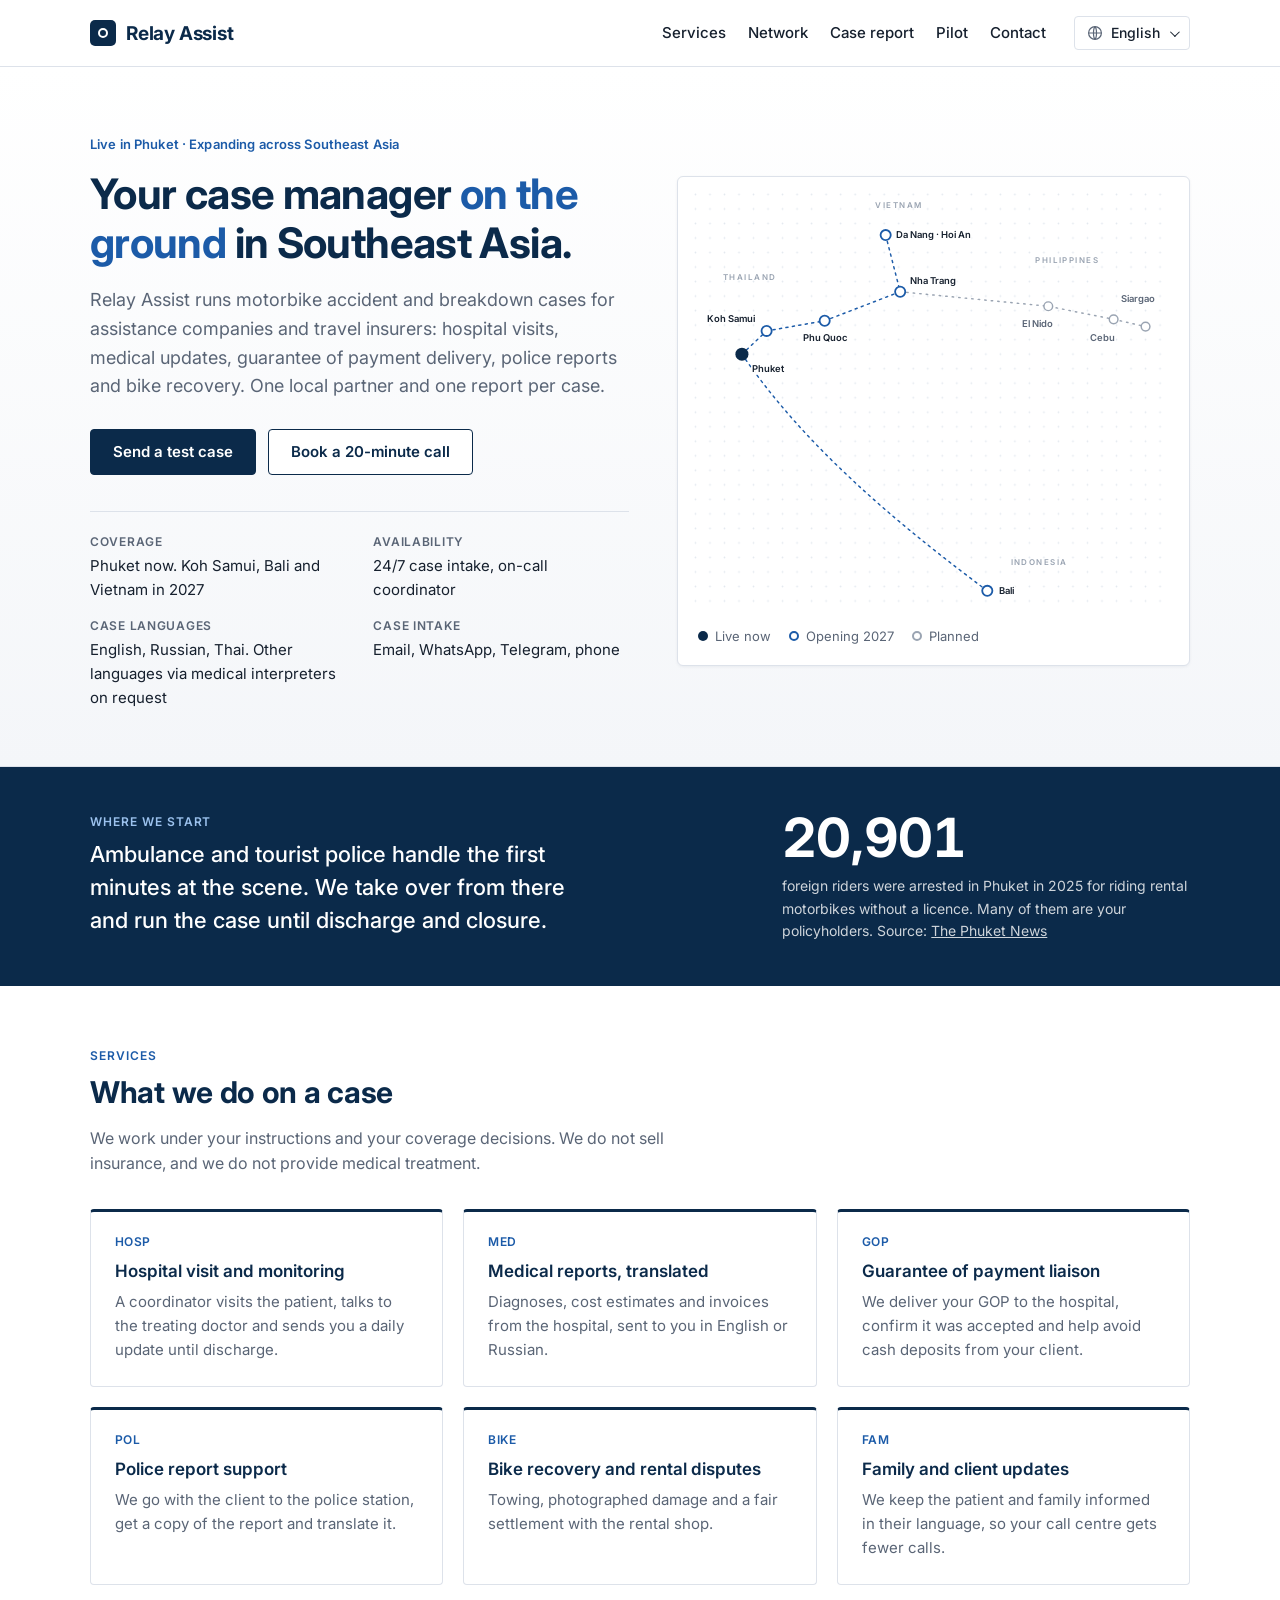
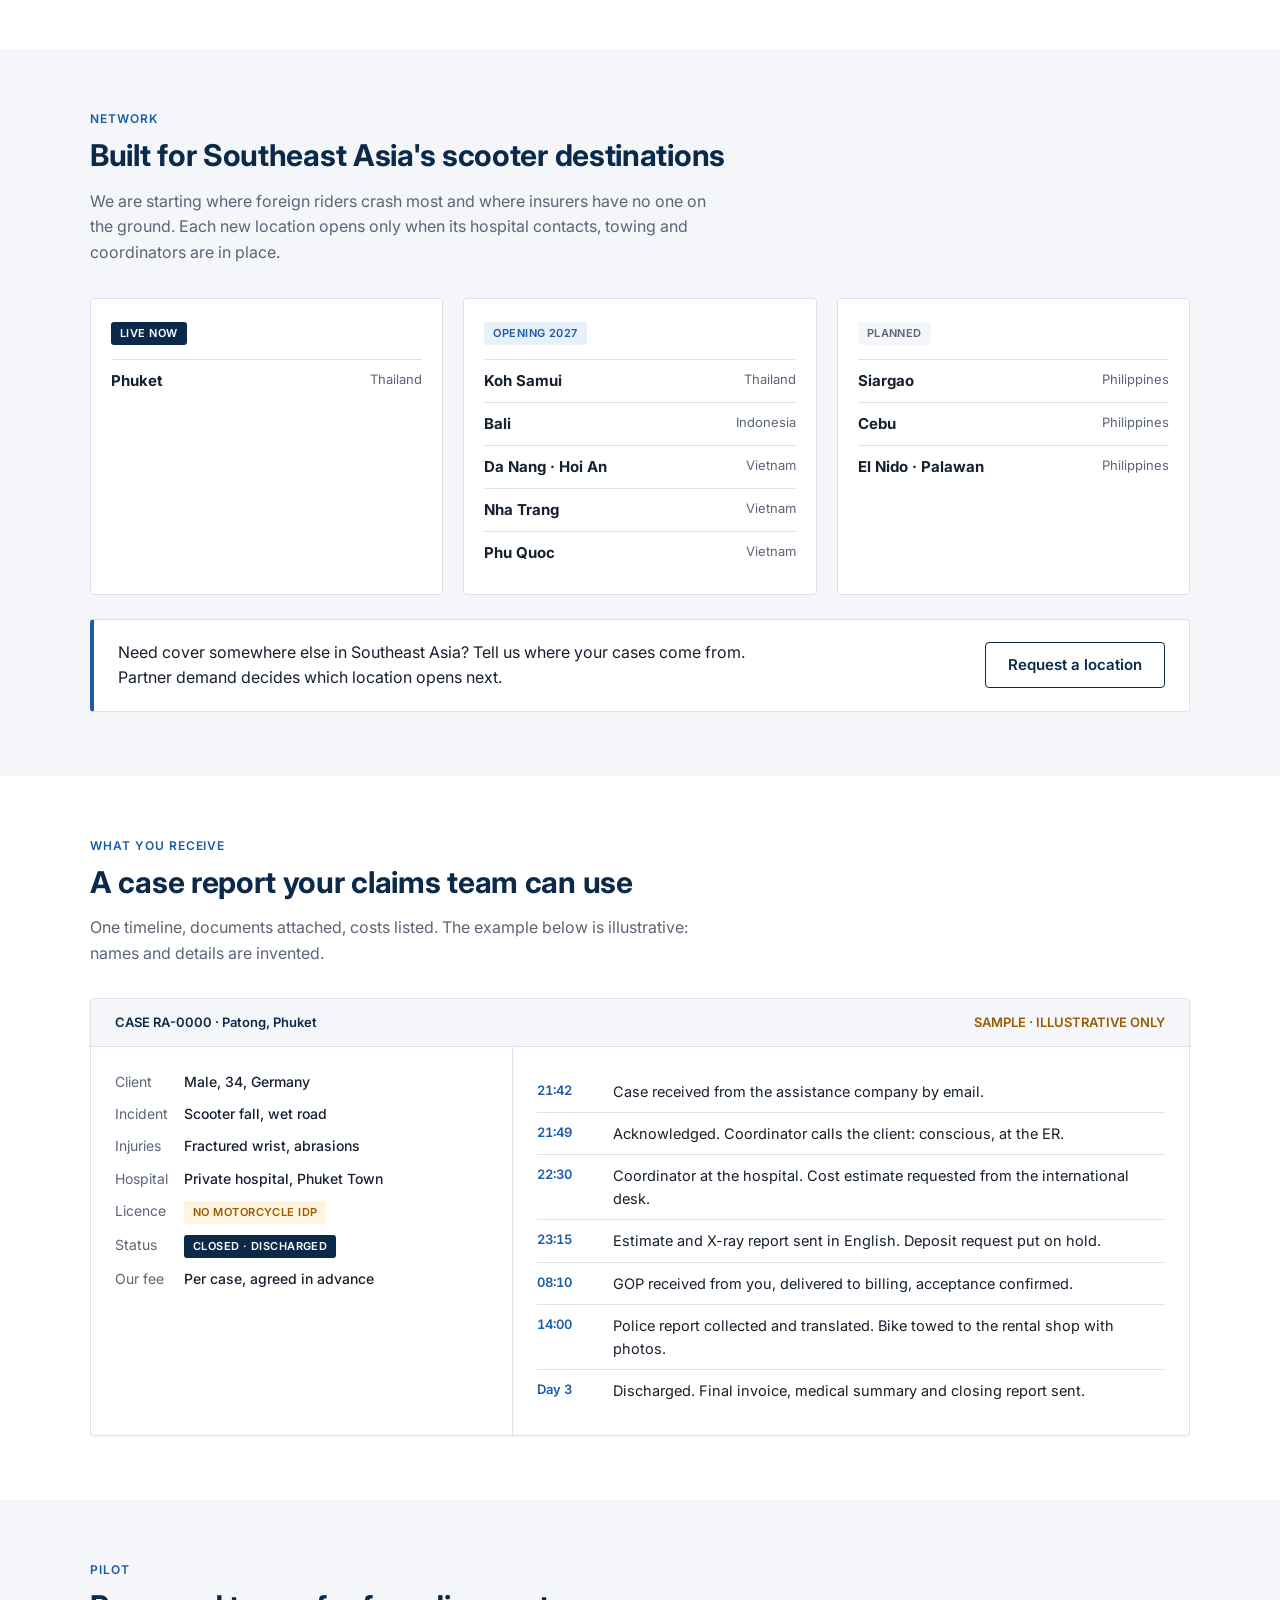
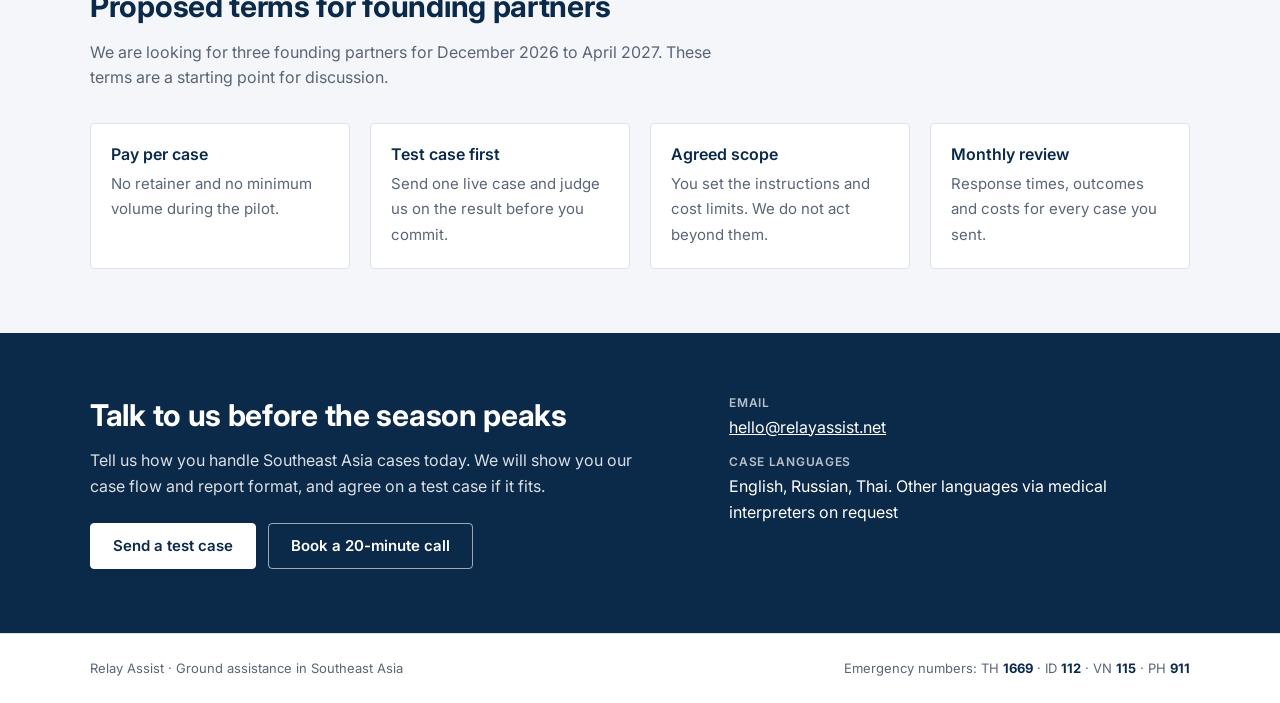
==== commit 389ebf7a: "Language dropdown in header; redirect root page by IP country Co-Authored-By: Claude Opus 5.5 <norep" ====
--- a/index.html
+++ b/index.html
@@ -36,7 +36,7 @@
       <a href="#pilot">Pilot</a>
       <a href="#contact">Contact</a>
     </nav>
-    <div class="langs" aria-label="Language"><a href="/" hreflang="en" lang="en" aria-current="page">EN</a><a href="/ru/" hreflang="ru" lang="ru">RU</a><a href="/zh/" hreflang="zh" lang="zh">中文</a><a href="/es/" hreflang="es" lang="es">ES</a><a href="/de/" hreflang="de" lang="de">DE</a><a href="/ko/" hreflang="ko" lang="ko">한국어</a><a href="/ja/" hreflang="ja" lang="ja">日本語</a></div>
+    <details class="lang-menu"><summary aria-label="Language"><svg viewBox="0 0 20 20" width="16" height="16" aria-hidden="true"><circle cx="10" cy="10" r="8" fill="none" stroke="currentColor" stroke-width="1.5"/><path d="M2 10h16M10 2c2.5 2.6 2.5 13.4 0 16M10 2c-2.5 2.6-2.5 13.4 0 16" fill="none" stroke="currentColor" stroke-width="1.5"/></svg><span>English</span></summary><ul><li><a href="/" hreflang="en" lang="en" aria-current="page">English</a></li><li><a href="/ru/" hreflang="ru" lang="ru">Русский</a></li><li><a href="/zh/" hreflang="zh" lang="zh">中文</a></li><li><a href="/es/" hreflang="es" lang="es">Español</a></li><li><a href="/de/" hreflang="de" lang="de">Deutsch</a></li><li><a href="/ko/" hreflang="ko" lang="ko">한국어</a></li><li><a href="/ja/" hreflang="ja" lang="ja">日本語</a></li></ul></details>
   </div>
 </header>
 
@@ -210,5 +210,6 @@
     <span class="emerg">Emergency numbers: TH <b>1669</b> · ID <b>112</b> · VN <b>115</b> · PH <b>911</b></span>
   </div>
 </footer>
+<script>document.querySelectorAll(".lang-menu a").forEach(function(a){a.addEventListener("click",function(){document.cookie="lang="+a.getAttribute("hreflang")+";path=/;max-age=31536000;samesite=lax"})});document.addEventListener("click",function(e){var d=document.querySelector(".lang-menu");if(d&&!d.contains(e.target))d.open=false})</script>
 </body>
 </html>
--- a/styles.css
+++ b/styles.css
@@ -25,10 +25,18 @@
 nav{display:flex;gap:22px;flex-wrap:wrap;font-size:15px;font-weight:500}
 nav a{color:var(--ink);text-decoration:none}
 nav a:hover{color:var(--blue)}
-.langs{display:flex;gap:2px;flex-wrap:wrap}
-.langs a{font:500 12px/1 var(--body);padding:6px 7px;border-radius:4px;color:var(--muted);text-decoration:none}
-.langs a:hover{color:var(--ink);background:var(--alt)}
-.langs a[aria-current]{color:var(--navy);font-weight:700;background:var(--blue-soft)}
+.lang-menu{position:relative}
+.lang-menu summary{list-style:none;cursor:pointer;display:flex;align-items:center;gap:8px;font:500 14px/1 var(--body);color:var(--ink);padding:8px 12px;border:1px solid var(--line);border-radius:4px;user-select:none}
+.lang-menu summary::-webkit-details-marker{display:none}
+.lang-menu summary::after{content:"";width:6px;height:6px;border-right:1.5px solid currentColor;border-bottom:1.5px solid currentColor;transform:rotate(45deg) translateY(-2px);margin-left:2px}
+.lang-menu[open] summary::after{transform:rotate(-135deg) translateY(-1px)}
+.lang-menu summary:hover{border-color:var(--navy)}
+.lang-menu svg{color:var(--muted)}
+.lang-menu ul{position:absolute;right:0;top:calc(100% + 6px);margin:0;padding:6px 0;list-style:none;background:#fff;border:1px solid var(--line);border-radius:4px;box-shadow:0 6px 20px rgba(11,42,74,.12);min-width:170px;z-index:20}
+.lang-menu li a{display:block;padding:9px 16px;font-size:14px;color:var(--ink);text-decoration:none}
+.lang-menu li a:hover{background:var(--alt)}
+.lang-menu li a[aria-current]{font-weight:600;color:var(--navy)}
+.lang-menu li a[aria-current]::after{content:" ✓";color:var(--blue)}
 @media (max-width:760px){nav{display:none}}
 
 /* hero */
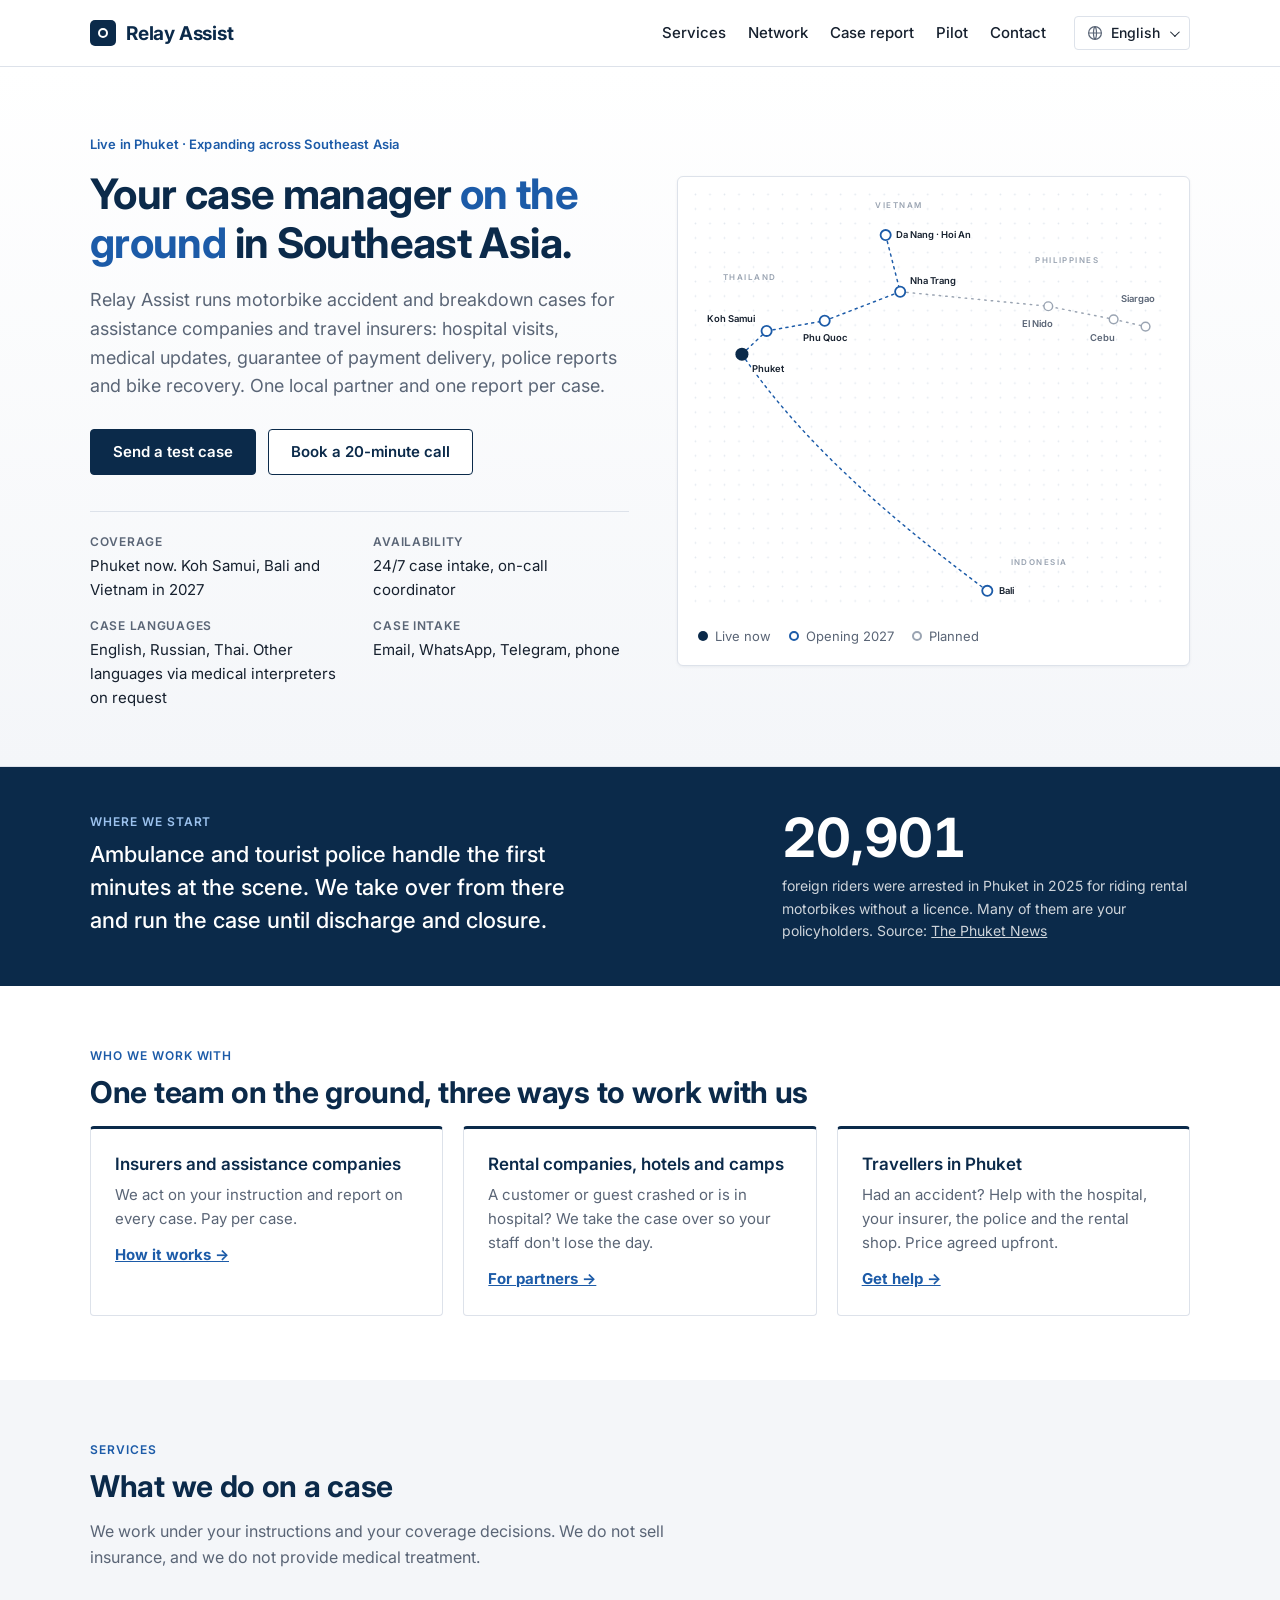
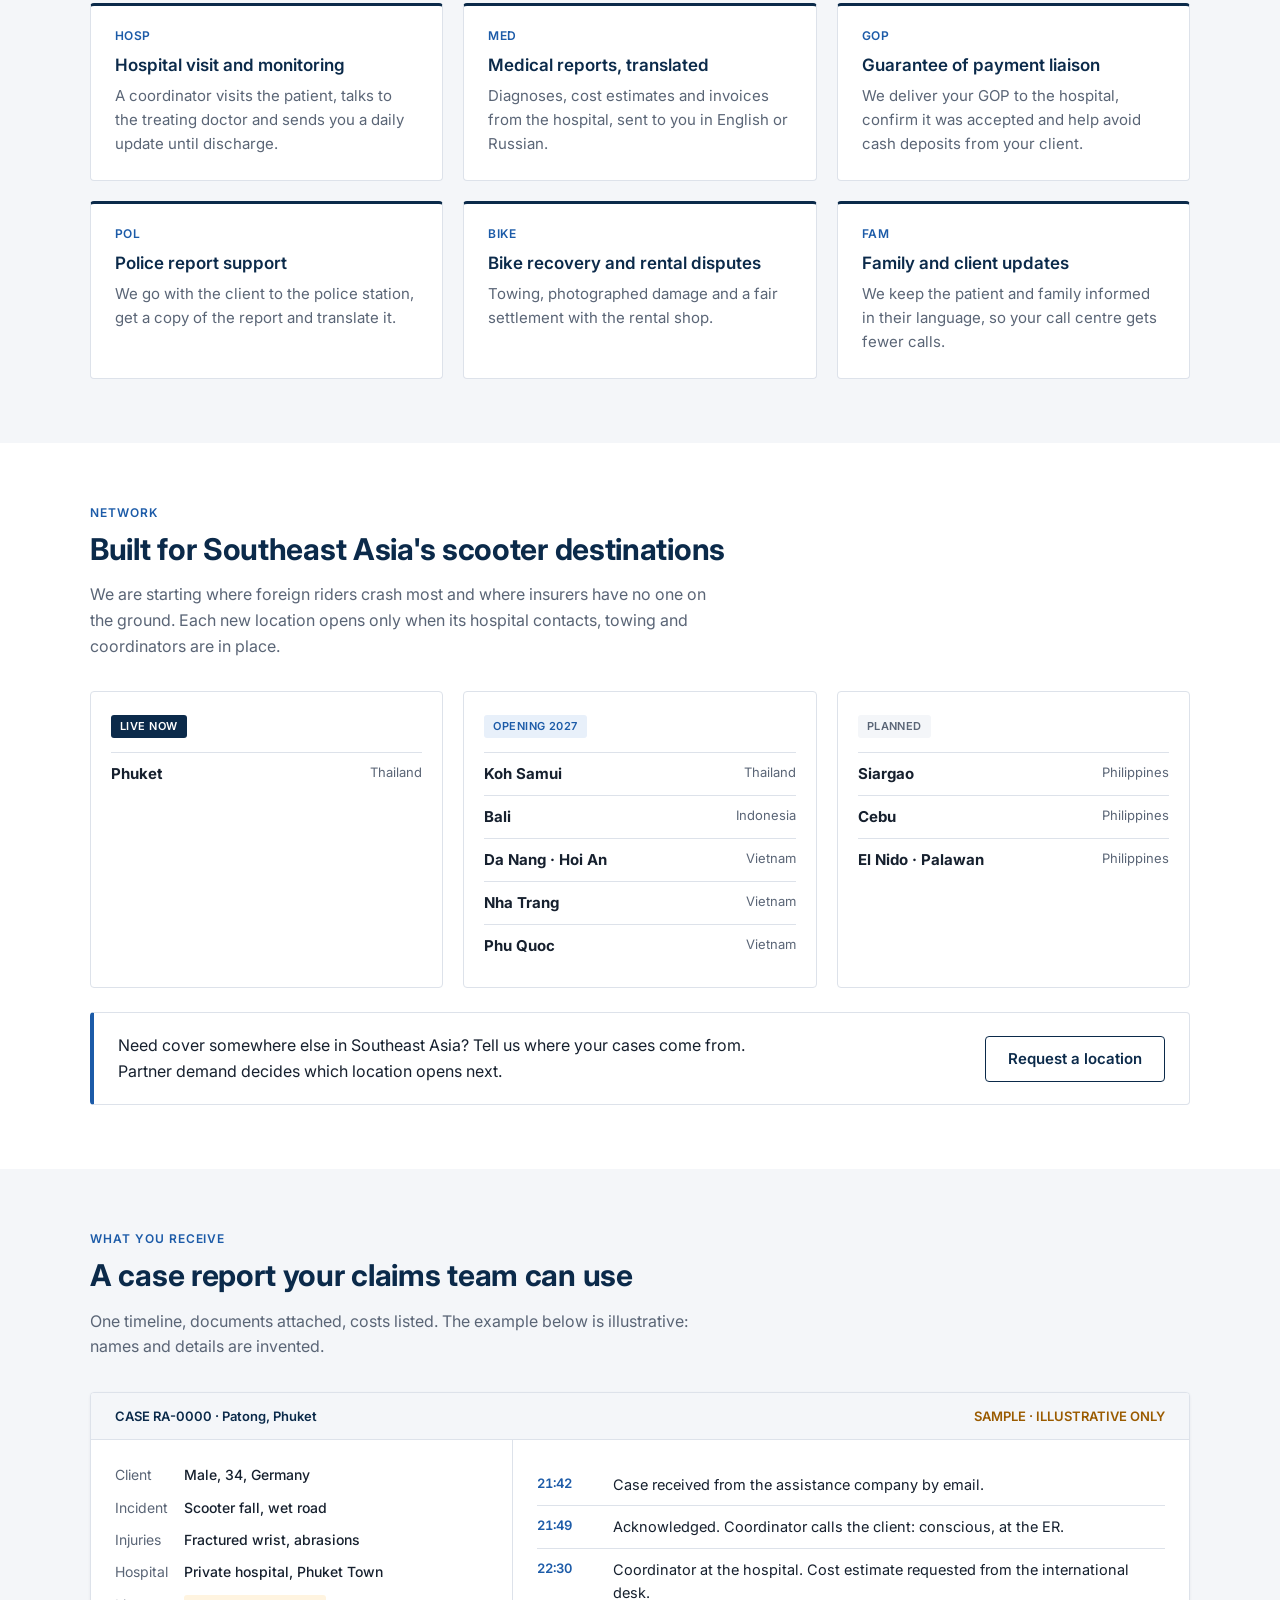
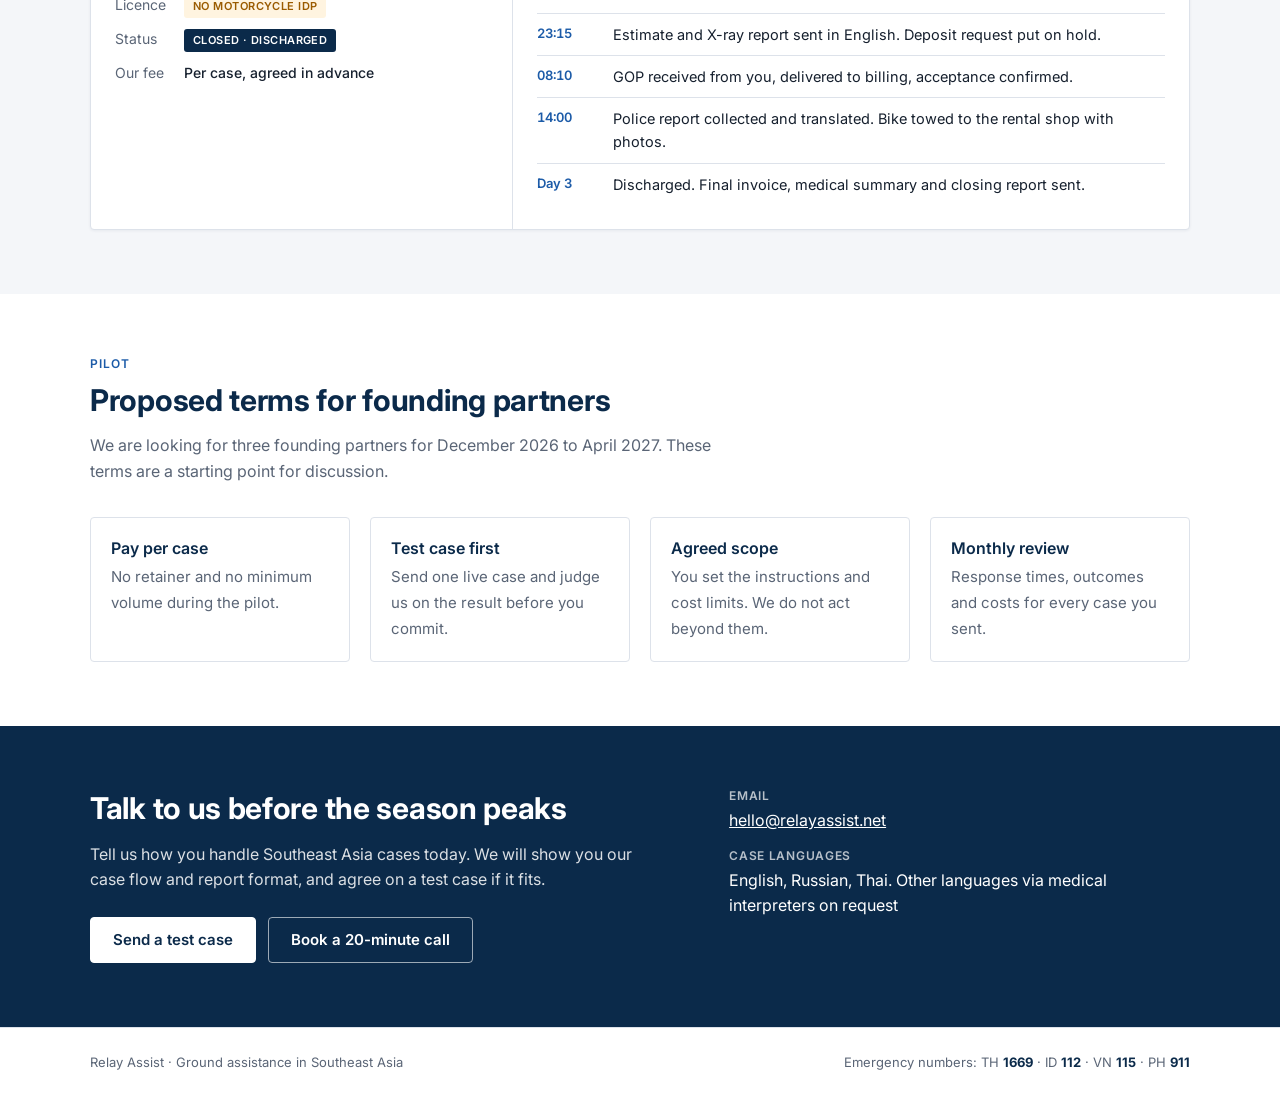
==== commit edbfcac7: "Partner and traveller pages (EN/RU), who-we-work-with block on all homepages Co-Authored-By: Claude " ====
--- a/index.html
+++ b/index.html
@@ -23,6 +23,14 @@
 <link rel="preconnect" href="https://fonts.gstatic.com" crossorigin>
 <link rel="stylesheet" href="https://fonts.googleapis.com/css2?family=Inter:wght@400;500;600;700&display=swap">
 
+<meta property="og:image" content="https://relayassist.net/og.png">
+<meta property="og:image:width" content="1200">
+<meta property="og:image:height" content="630">
+<meta name="twitter:card" content="summary_large_image">
+<meta name="theme-color" content="#0B2A4A">
+<script type="application/ld+json">{"@context": "https://schema.org", "@type": "ProfessionalService", "name": "Relay Assist", "url": "https://relayassist.net/", "inLanguage": "en", "description": "Ground assistance partner for assistance companies and travel insurers in Southeast Asia. Live in Phuket. Hospital visits, translated medical reports, GOP delivery, police reports and motorbike recovery.", "email": "hello@relayassist.net", "logo": "https://relayassist.net/favicon.svg", "image": "https://relayassist.net/og.png", "areaServed": {"@type": "Place", "name": "Phuket, Thailand"}, "address": {"@type": "PostalAddress", "addressLocality": "Phuket", "addressCountry": "TH"}, "availableLanguage": ["English", "Russian", "Thai"], "openingHoursSpecification": {"@type": "OpeningHoursSpecification", "dayOfWeek": ["Monday", "Tuesday", "Wednesday", "Thursday", "Friday", "Saturday", "Sunday"], "opens": "00:00", "closes": "23:59"}, "knowsAbout": ["travel insurance assistance", "guarantee of payment", "medical case management", "motorbike accident"]}</script>
+<script>window.va=window.va||function(){(window.vaq=window.vaq||[]).push(arguments)};</script>
+<script defer src="/_vercel/insights/script.js"></script>
 <link rel="stylesheet" href="/styles.css">
 </head>
 <body>
@@ -108,6 +116,14 @@
     </div>
   </section>
 
+  <section class="block" id="who">
+    <div class="wrap">
+      <div class="kicker">Who we work with</div>
+      <h2>One team on the ground, three ways to work with us</h2>
+      <div class="services"><div class="svc"><h3>Insurers and assistance companies</h3><p>We act on your instruction and report on every case. Pay per case.</p><p style="margin-top:12px"><a href="#services"><b>How it works →</b></a></p></div><div class="svc"><h3>Rental companies, hotels and camps</h3><p>A customer or guest crashed or is in hospital? We take the case over so your staff don't lose the day.</p><p style="margin-top:12px"><a href="/partners/"><b>For partners →</b></a></p></div><div class="svc"><h3>Travellers in Phuket</h3><p>Had an accident? Help with the hospital, your insurer, the police and the rental shop. Price agreed upfront.</p><p style="margin-top:12px"><a href="/help/"><b>Get help →</b></a></p></div></div>
+    </div>
+  </section>
+
   <section class="block" id="services">
     <div class="wrap">
       <div class="kicker">Services</div>
